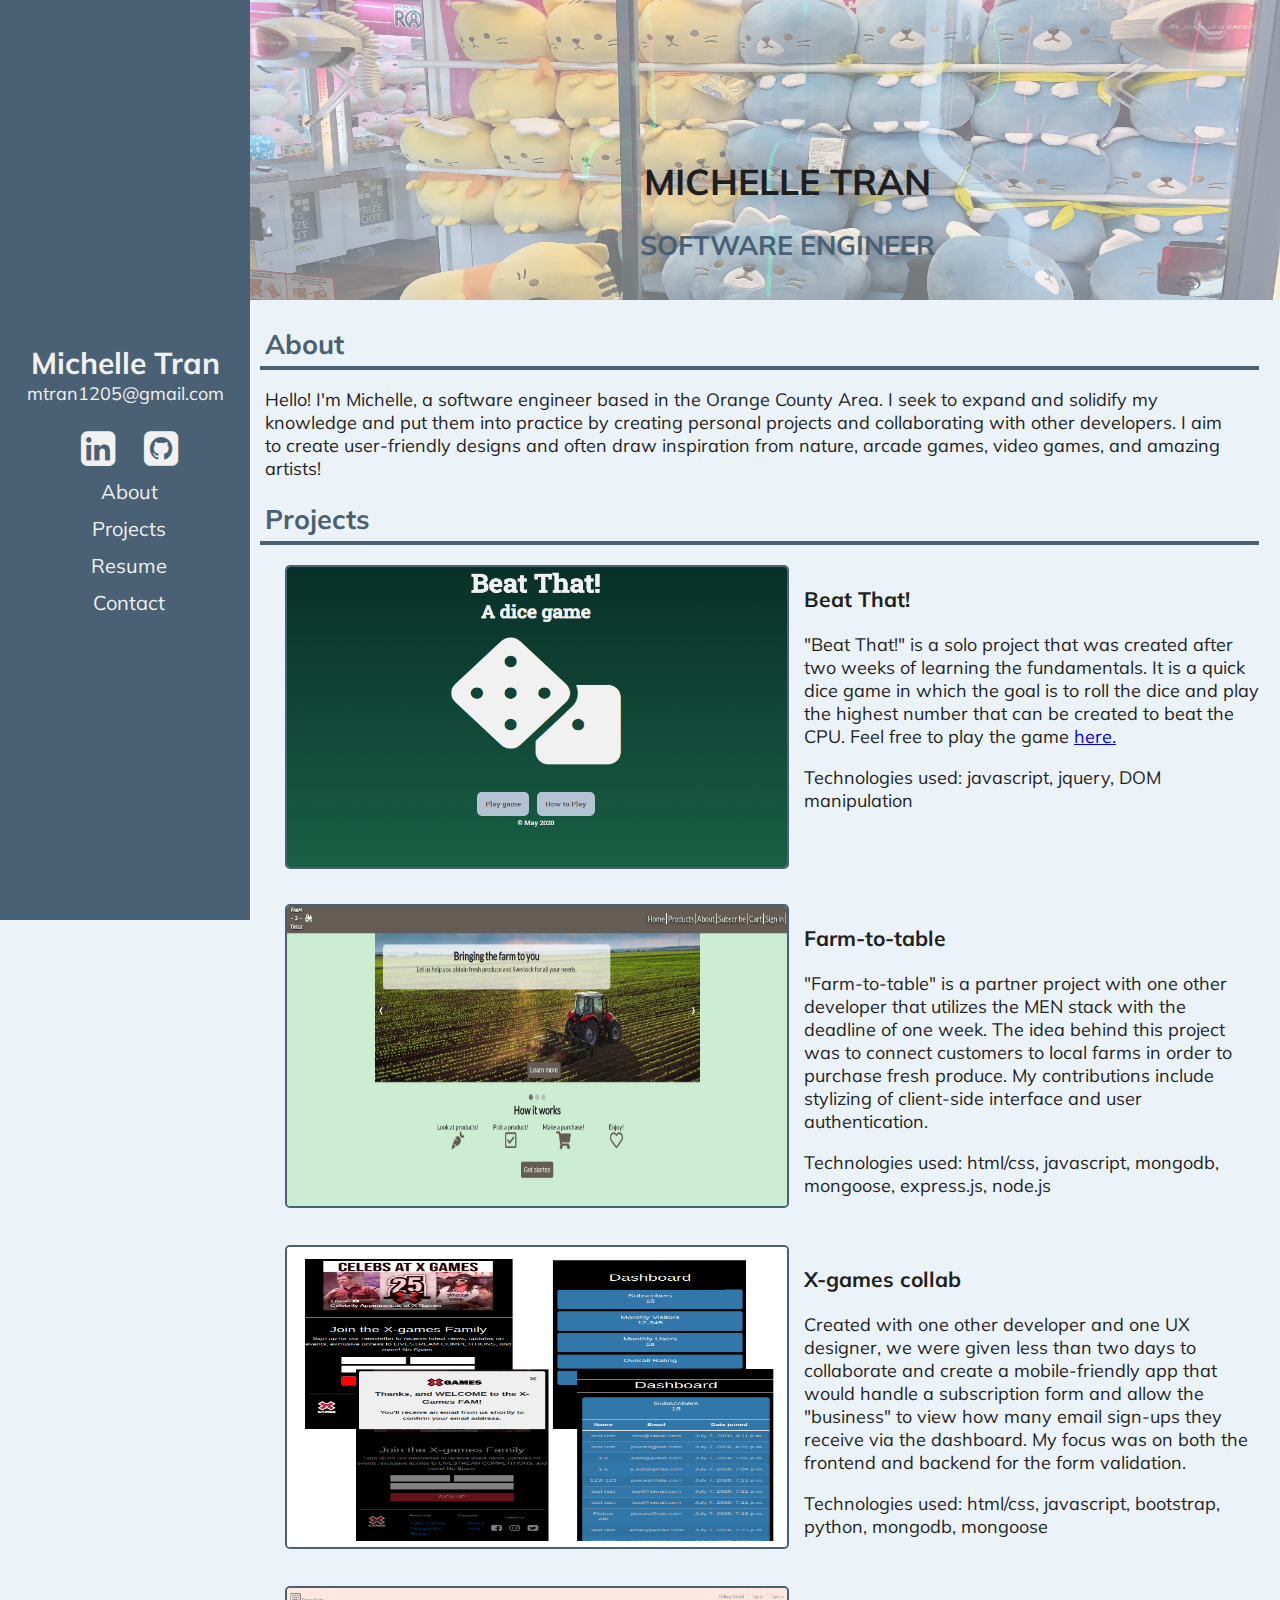
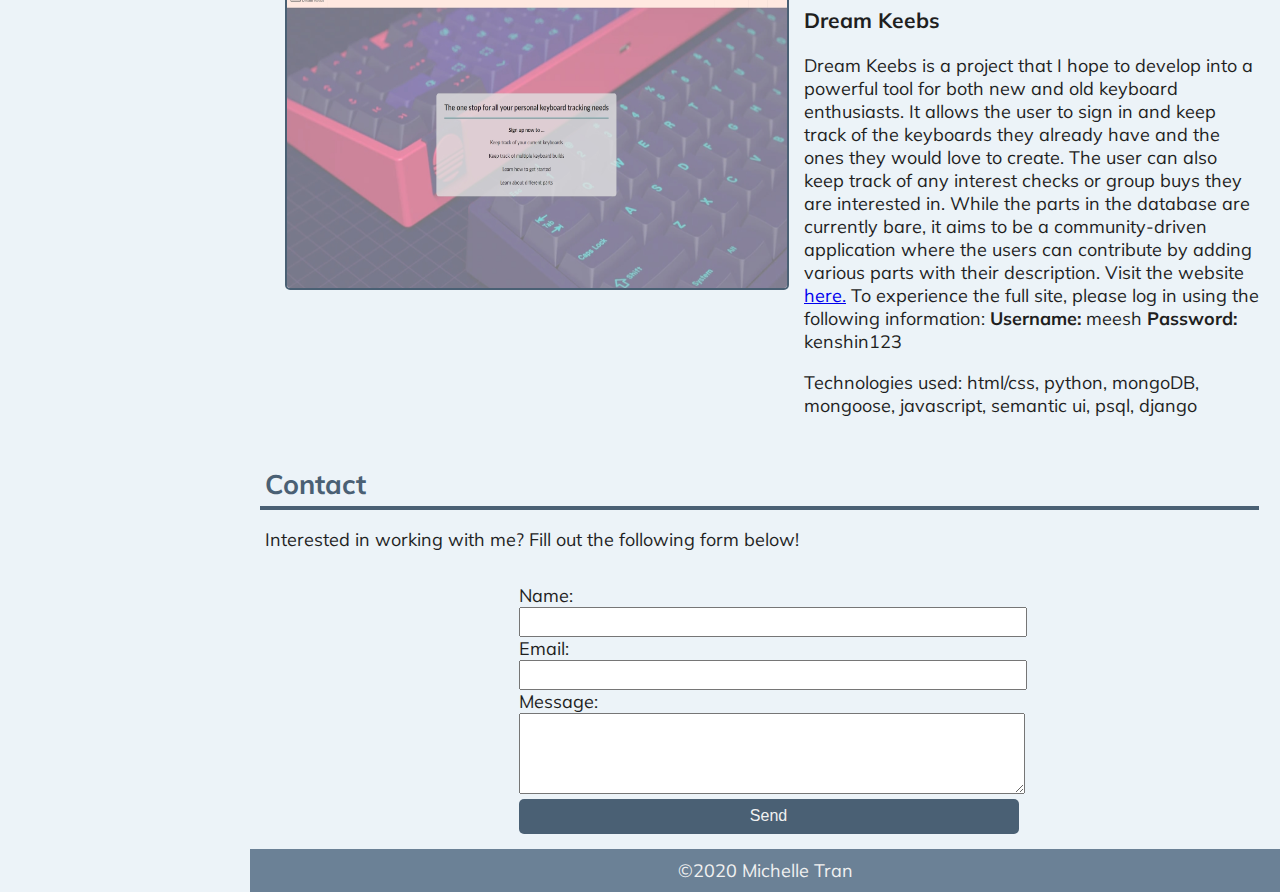
==== index.html @ 03fab6aa "Update index.html" ====
<!DOCTYPE html>
<html lang="en">

<head>
  <meta charset="UTF-8">
  <meta name="viewport" content="width=device-width, initial-scale=1.0">
  <link rel="stylesheet" href="./public/style.css">
  <link href="https://fonts.googleapis.com/css2?family=Mulish:wght@200;300;400&display=swap" rel="stylesheet">
  <link rel="stylesheet" href="https://cdnjs.cloudflare.com/ajax/libs/font-awesome/4.7.0/css/font-awesome.min.css">
  <script src="./public/app.js" defer></script>
  <title>Michelle Tran</title>
</head>

<body>
  <div class="side-nav">
    <h2>Michelle Tran</h2>
    <p class="email">mtran1205@gmail.com</p>
    <nav class="personal">
      <a href="https://www.linkedin.com/in/mich-tran" target="_blank"><i class="fa fa-linkedin-square"
          aria-hidden="true"></i></a>
      <a href="https://github.com/meeshers" target="_blank"><i class="fa fa-github-square" aria-hidden="true"></i></a>
    </nav>
    <nav class="nav">
      <a href="#about">About</a>
      <a href="#projects">Projects</a>
      <a href="resume.html">Resume</a>
      <a href="#contact">Contact</a>
    </nav>
  </div>
  <div class="image">
    <img src="./public/images/bluecat.jpg" alt="" srcset="">
    <div class="text">
      <h1>MICHELLE TRAN</h1>
      <h2>SOFTWARE ENGINEER</h2>
    </div>
  </div>
  <main>

    <div id="about">
      <h2>About</h2>
      <hr>
      <p class="about">Hello! I'm Michelle, a software engineer based in the Orange County Area. I seek to expand and solidify my knowledge and put them into practice by creating personal projects and collaborating with other developers. I aim to create user-friendly designs and often draw inspiration from nature, arcade games, video games, and amazing artists!</p>
    </div>

    <div id="projects">
      <h2>Projects</h2>
      <hr>
      <!-- beat that -->
      <div class="project-container">
        <div class="project-images">
          <img src="./public/images/beat-that/1.png" alt="" srcset="">
        </div>
        <div class="description">
          <h3>Beat That!</h3>
          <p>"Beat That!" is a solo project that was created after two weeks of learning the fundamentals. It is a quick
            dice game in which the goal is to roll the dice and play the highest number that can be created to beat the
            CPU. Feel free to play the game <a
            href="https://meeshers.github.io/beat-that/" target="_blank">here.</a></p>
          <p>Technologies used: javascript, jquery, DOM manipulation </p>
        </div>
      </div>

      <!-- farm to table -->
      <div class="project-container">
        <div class="project-images">
          <img src="./public/images/farm_to_table/home.jpg" alt="" srcset="">
        </div>
        <div class="description">
          <h3>Farm-to-table</h3>
          <p>"Farm-to-table" is a partner project with one other developer that utilizes the MEN stack with the deadline
            of one week. The idea behind this project was to connect customers to local farms in order to purchase fresh
            produce. My contributions include stylizing of client-side interface and user authentication.</p>
          <p>Technologies used: html/css, javascript, mongodb, mongoose, express.js, node.js</p>
        </div>
      </div>

      <!-- collabathon -->
      <div class="project-container">
        <div class="project-images">
          <img src="./public/images/collab/ss.png" alt="" srcset="">
        </div>
        <div class="description">
          <h3>X-games collab</h3>
          <p>Created with one other developer and one UX designer, we were given less than two days to collaborate and
            create a mobile-friendly app that would handle a subscription form and allow the "business" to view how many
            email sign-ups they receive via the dashboard. My focus was on both the frontend and backend for the form
            validation.</p>
          <p>Technologies used: html/css, javascript, bootstrap, python, mongodb, mongoose</p>
        </div>
      </div>

      <!-- keeb dreams -->
      <div class="project-container">
        <div class="project-images">
          <img src="./public/images/cute_keebs/home.jpg" alt="" srcset="">
        </div>
        <div class="description">
          <h3>Dream Keebs</h3>
          <p>Dream Keebs is a project that I hope to develop into a powerful tool for both new and old keyboard enthusiasts. It allows the user to sign in and keep track of the keyboards they already have and the ones they would love to create. The user can also keep track of any interest checks or group buys they are interested in. While the parts in the database are currently bare, it aims to be a community-driven application where the users can contribute by adding various parts with their description. Visit the website <a
            href="https://dream-keebs.herokuapp.com/" target="_blank">here.</a> To experience the full site, please log in using the following information: <b>Username:</b> meesh <b>Password:</b> kenshin123 </p>
          <p>Technologies used: html/css, python, mongoDB, mongoose, javascript, semantic ui, psql, django</p>
        </div>
      </div>
    </div>

    <div id="contact">
      <h2>Contact</h2>
      <hr>
      <p>Interested in working with me? Fill out the following form below!</p>
      <div class="contact">
        <form action="https://formspree.io/mnqglbbq" method="POST">
          <label>Name: </label> 
          <br>
          <input type="text" name="name" required>
          <br>
          <label>Email: </label>
          <br>
          <input type="email" name="_replyto" required>
          <br>
          <label>Message: </label> 
          <br>
          <textarea  type="text" name="message" required></textarea>
          <br>
          <input class="submit" type="submit" value="Send">
        </form>
      </div>
    </div>

    <div class="footer">
      &copy;2020 Michelle Tran
    </div>
  </main>
</body>

</html>
---- public/style.css ----
body {
  box-sizing: none;
  margin: 0;
  padding: 0;
  font-family: 'Mulish', sans-serif;
  color: #1f1f1f;
  background-color: #ECF3F8;
  font-size: 18px;
}

.side-nav {
  height: 100%;
  width: 250px;
  position: fixed;
  z-index: 1;
  top: 0;
  left: 0;
  background-color: #4A6074;
  overflow-x: hidden;
  padding-top: 20px;
  text-align: center;
  color: #f1f1f1;
  display: flex;
  flex-direction: column;
  align-items: center;
  justify-content: center;
}

.side-nav h2 {
  color: #f1f1f1;
  font-size: 30px;
}

.side-nav a {
  padding: 6px 8px 6px 16px;
  text-decoration: none;
  color: #f1f1f1;
  display: block;
  font-size: 20px;
}

.side-nav a:hover {
  color: #747475;
}

main {
  margin-left: 250px;
  padding-left: 15px;
}

i {
  color: #f1f1f1;
}

.personal a{
  display: inline;
  font-size: 40px;
}

.image {
  margin-left: 250px;
  padding: -15px;
}

.text {
  position: absolute;
  top: 15%;
  left: 50%;
  text-align: center;
}

.image img {
  width: 100%;
  height: 300px;
  opacity: 0.5;
}

hr {
  border: 2px solid #4A6074;
  width: 98%;
  margin: -18px 0 0 -5px;
}

h2 {
  color: #4A6074;
}

.project-container {
  display: flex;
  padding: 10px;
  margin: 10px;
}

.project-images img {
  width: 500px;
  height: 300px;
  border: 2px solid #4A6074;
  border-radius: 5px;
}

.description {
  padding-left: 15px;
}

.email {
  margin-top: -25px;
}

.footer {
  text-align: center;
  background-color: #6b8196;
  margin-left: -15px;
  color: #f1f1f1;
  padding: 10px;
}

.about {
  width: 96%;
}

.contact {
  display: flex;
  align-content: center;
  justify-content: center;
}

form {
  padding: 10px;
  margin: 5px;
}

form input {
  width: 500px;
  height: 24px;
}

form textarea {
  width: 500px;
  height: 75px;
}

.submit {
  background-color: #4A6074;
  height: 35px;
  color: #f1f1f1;
  border: none;
  border-radius: 5px;
  font-size: 16px;
}

.exp {
  float: right;
}
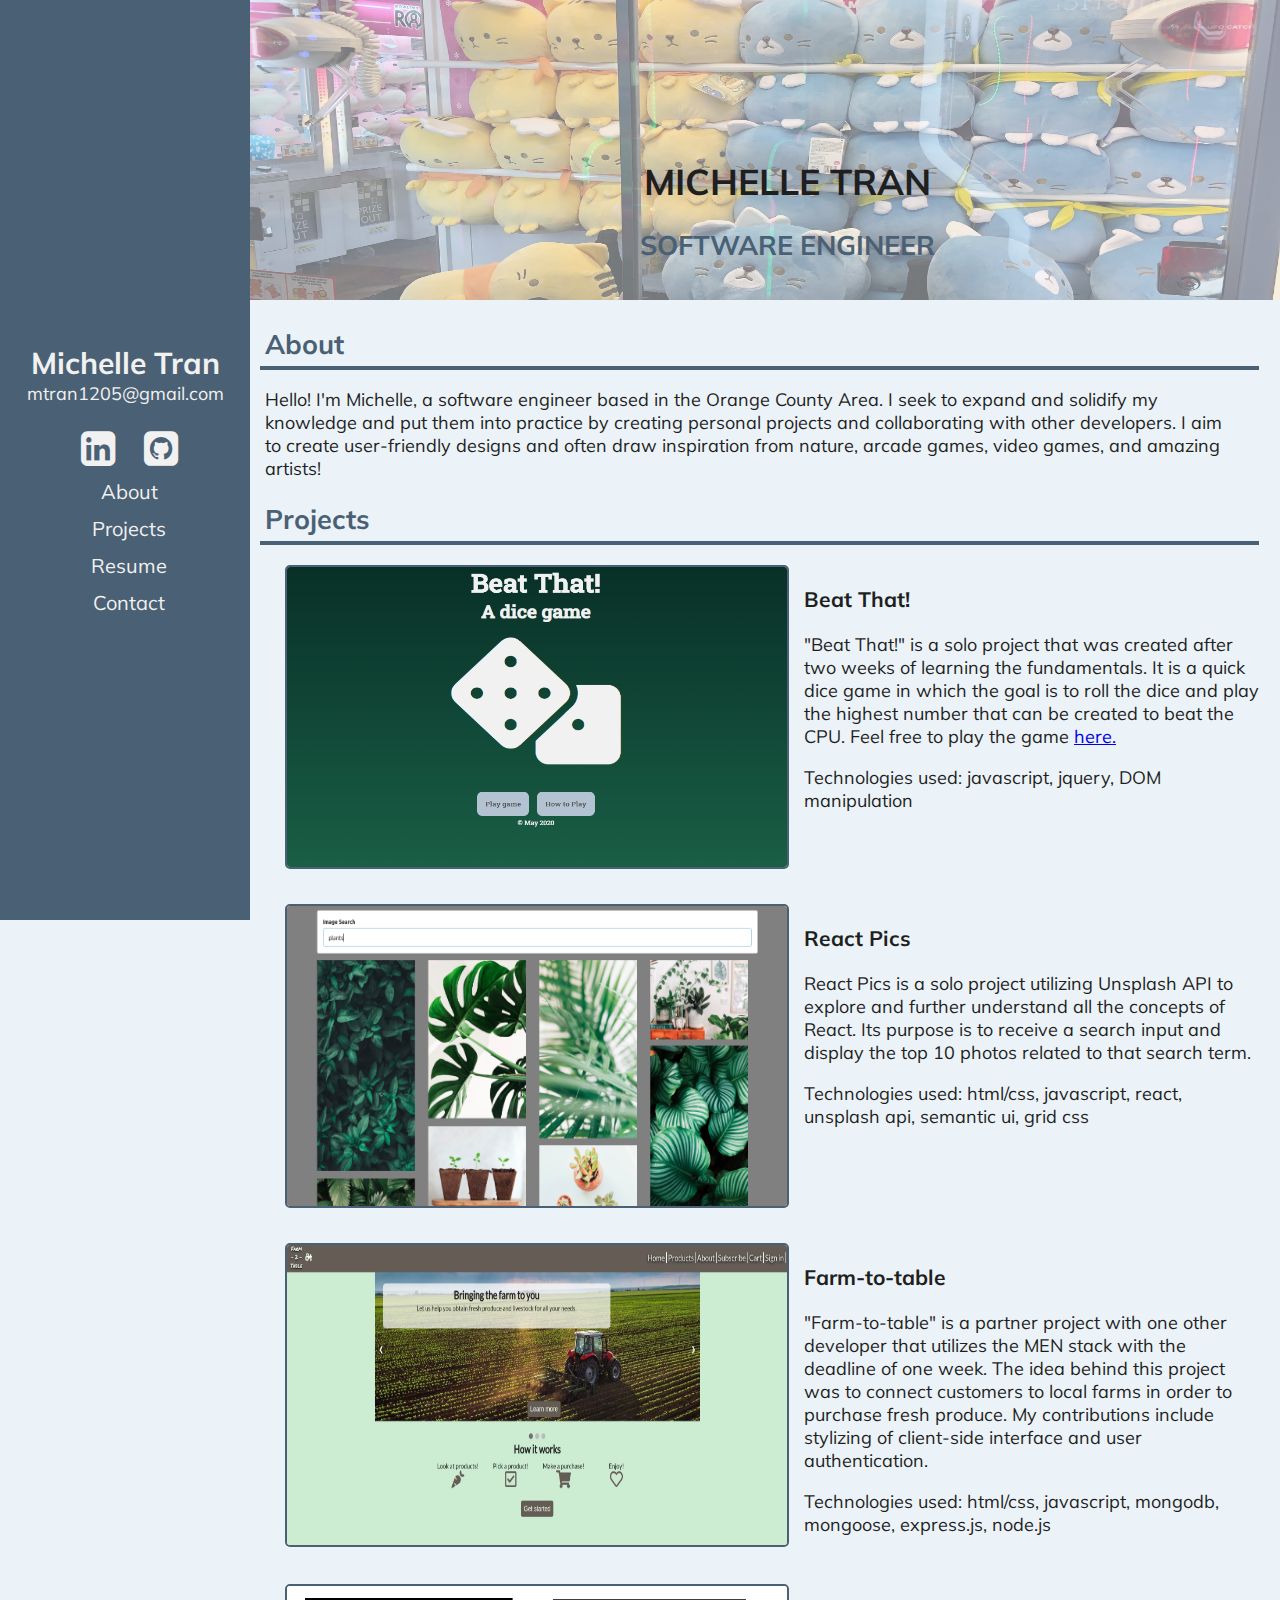
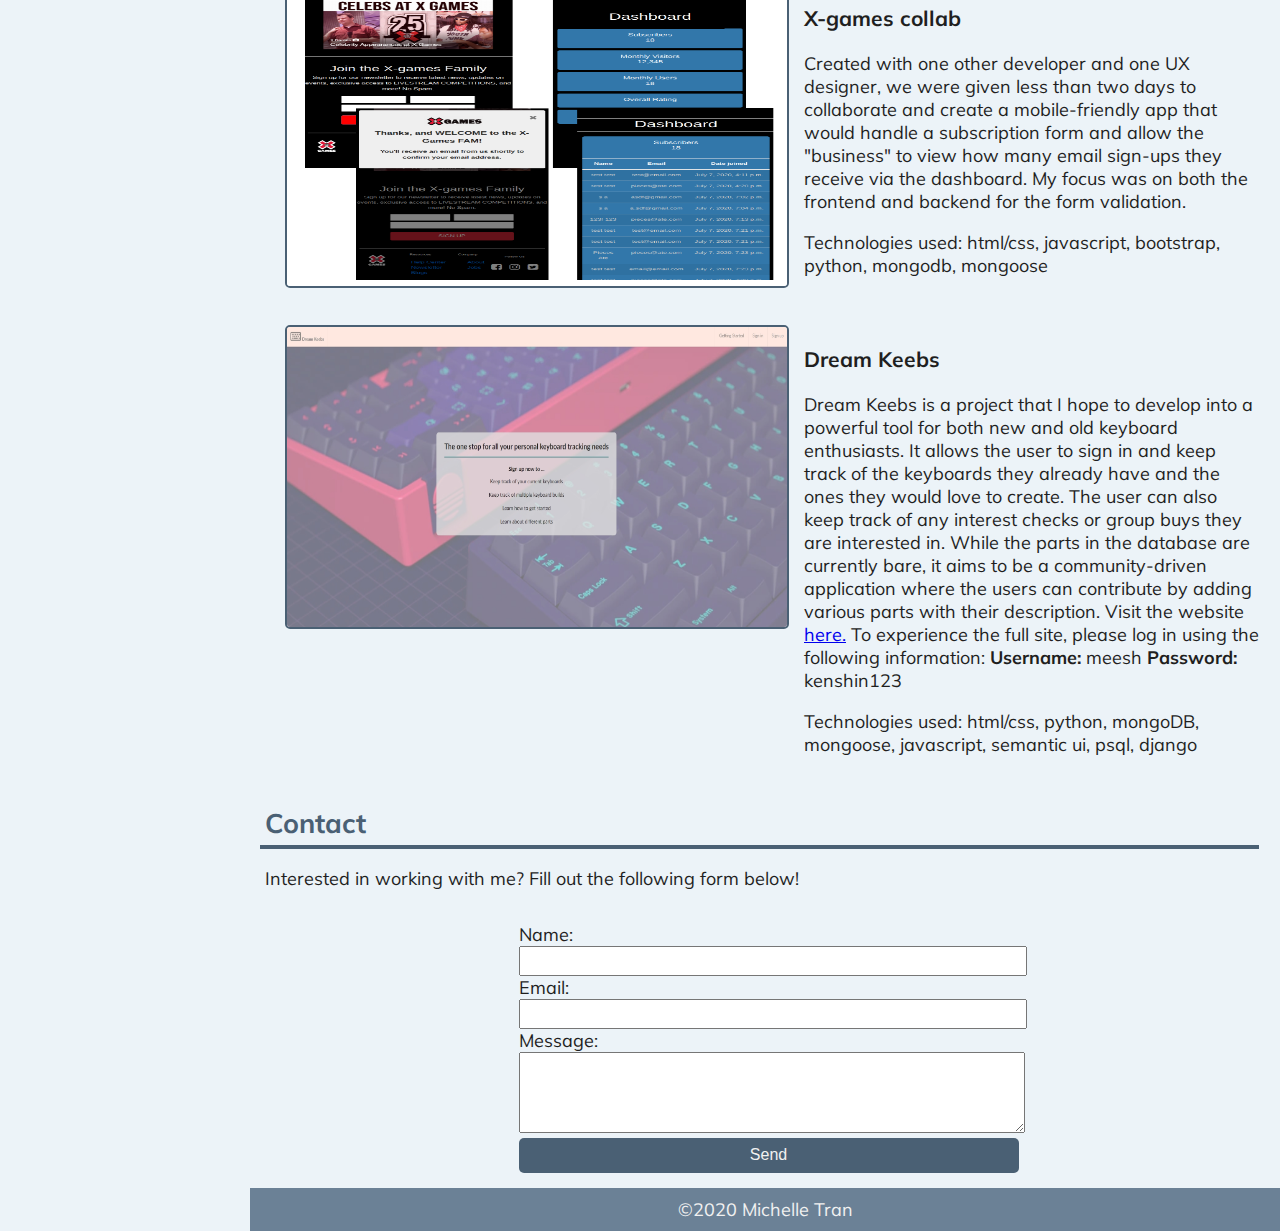
==== commit a685bcdf: "adds react-pics to projects" ====
--- a/index.html
+++ b/index.html
@@ -57,6 +57,18 @@
             CPU. Feel free to play the game <a
             href="https://meeshers.github.io/beat-that/" target="_blank">here.</a></p>
           <p>Technologies used: javascript, jquery, DOM manipulation </p>
+        </div>
+      </div>
+
+      <!-- React Pics -->
+      <div class="project-container">
+        <div class="project-images">
+          <img src="./public/images/react-pics.png" alt="" srcset="">
+        </div>
+        <div class="description">
+          <h3>React Pics</h3>
+          <p>React Pics is a solo project utilizing Unsplash API to explore and further understand all the concepts of React.  Its purpose is to receive a search input and display the top 10 photos related to that search term. </p>
+          <p>Technologies used: html/css, javascript, react, unsplash api, semantic ui, grid css</p>
         </div>
       </div>
 
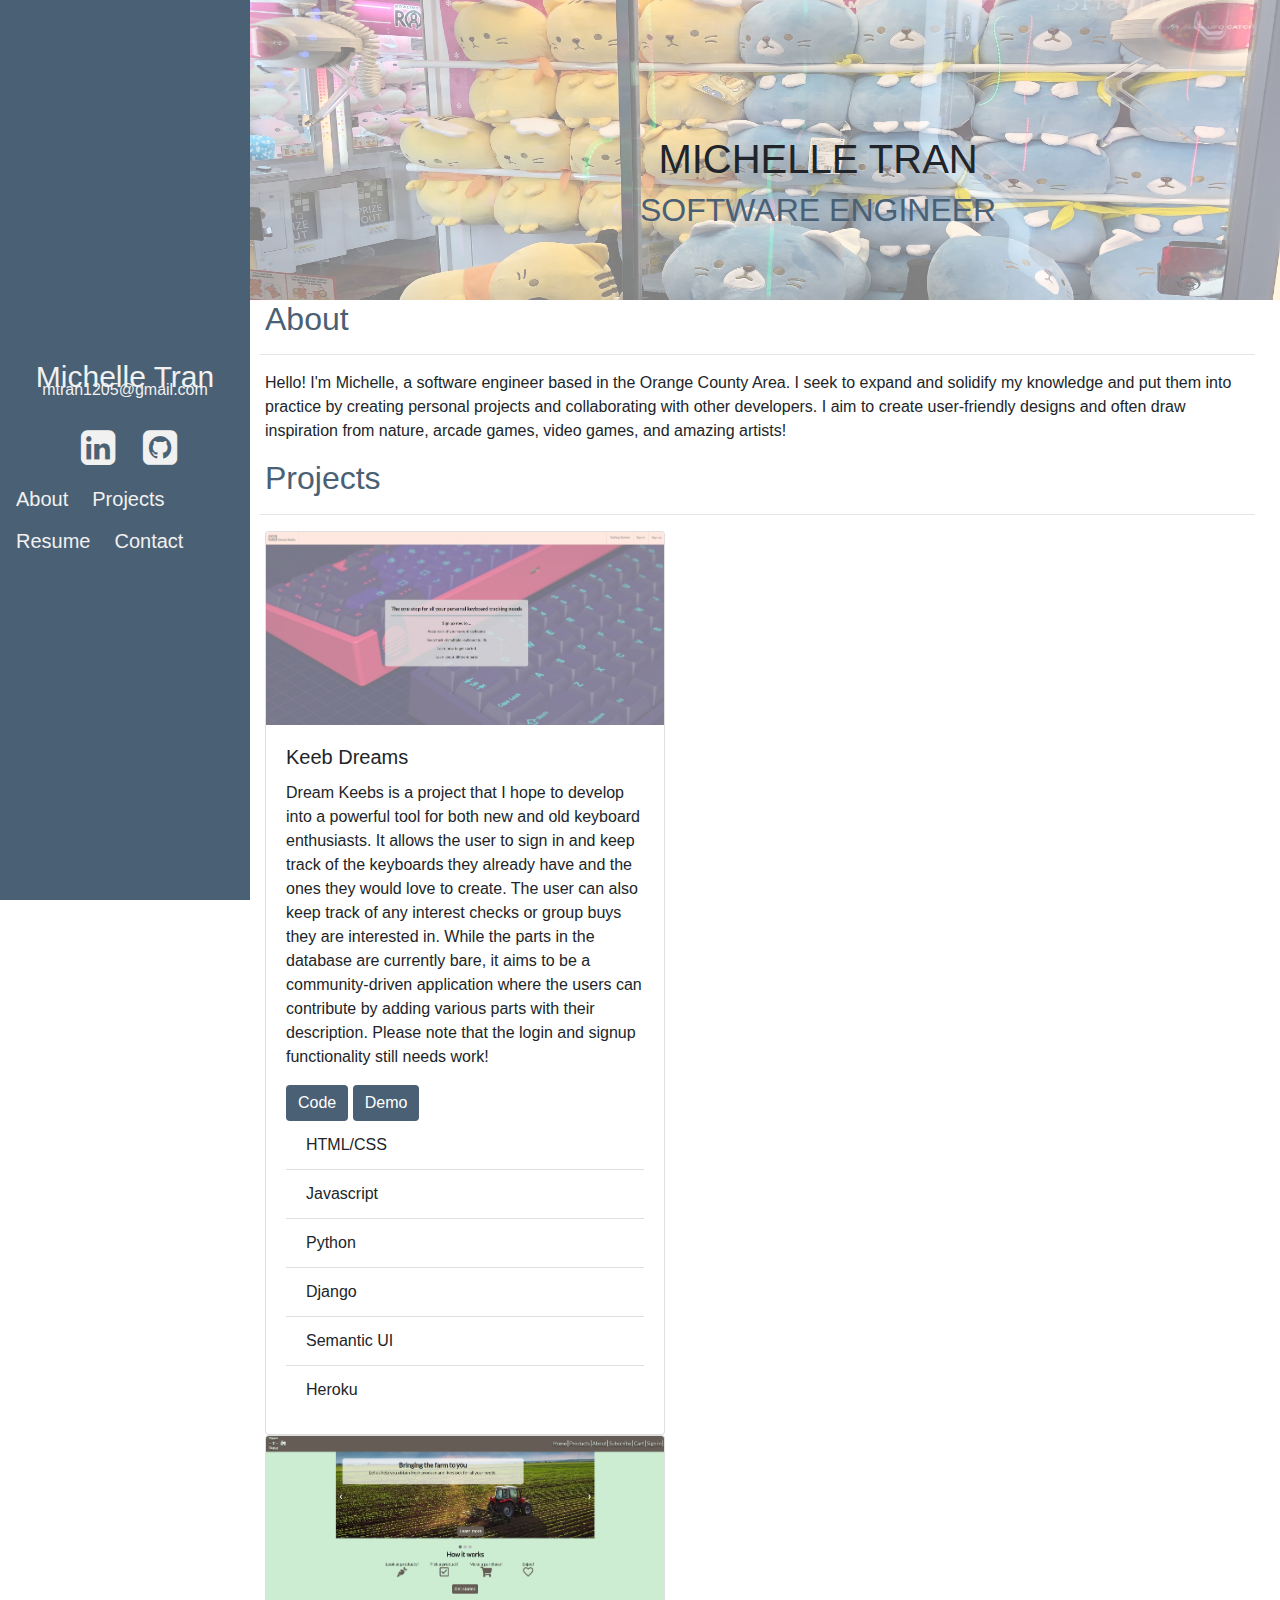
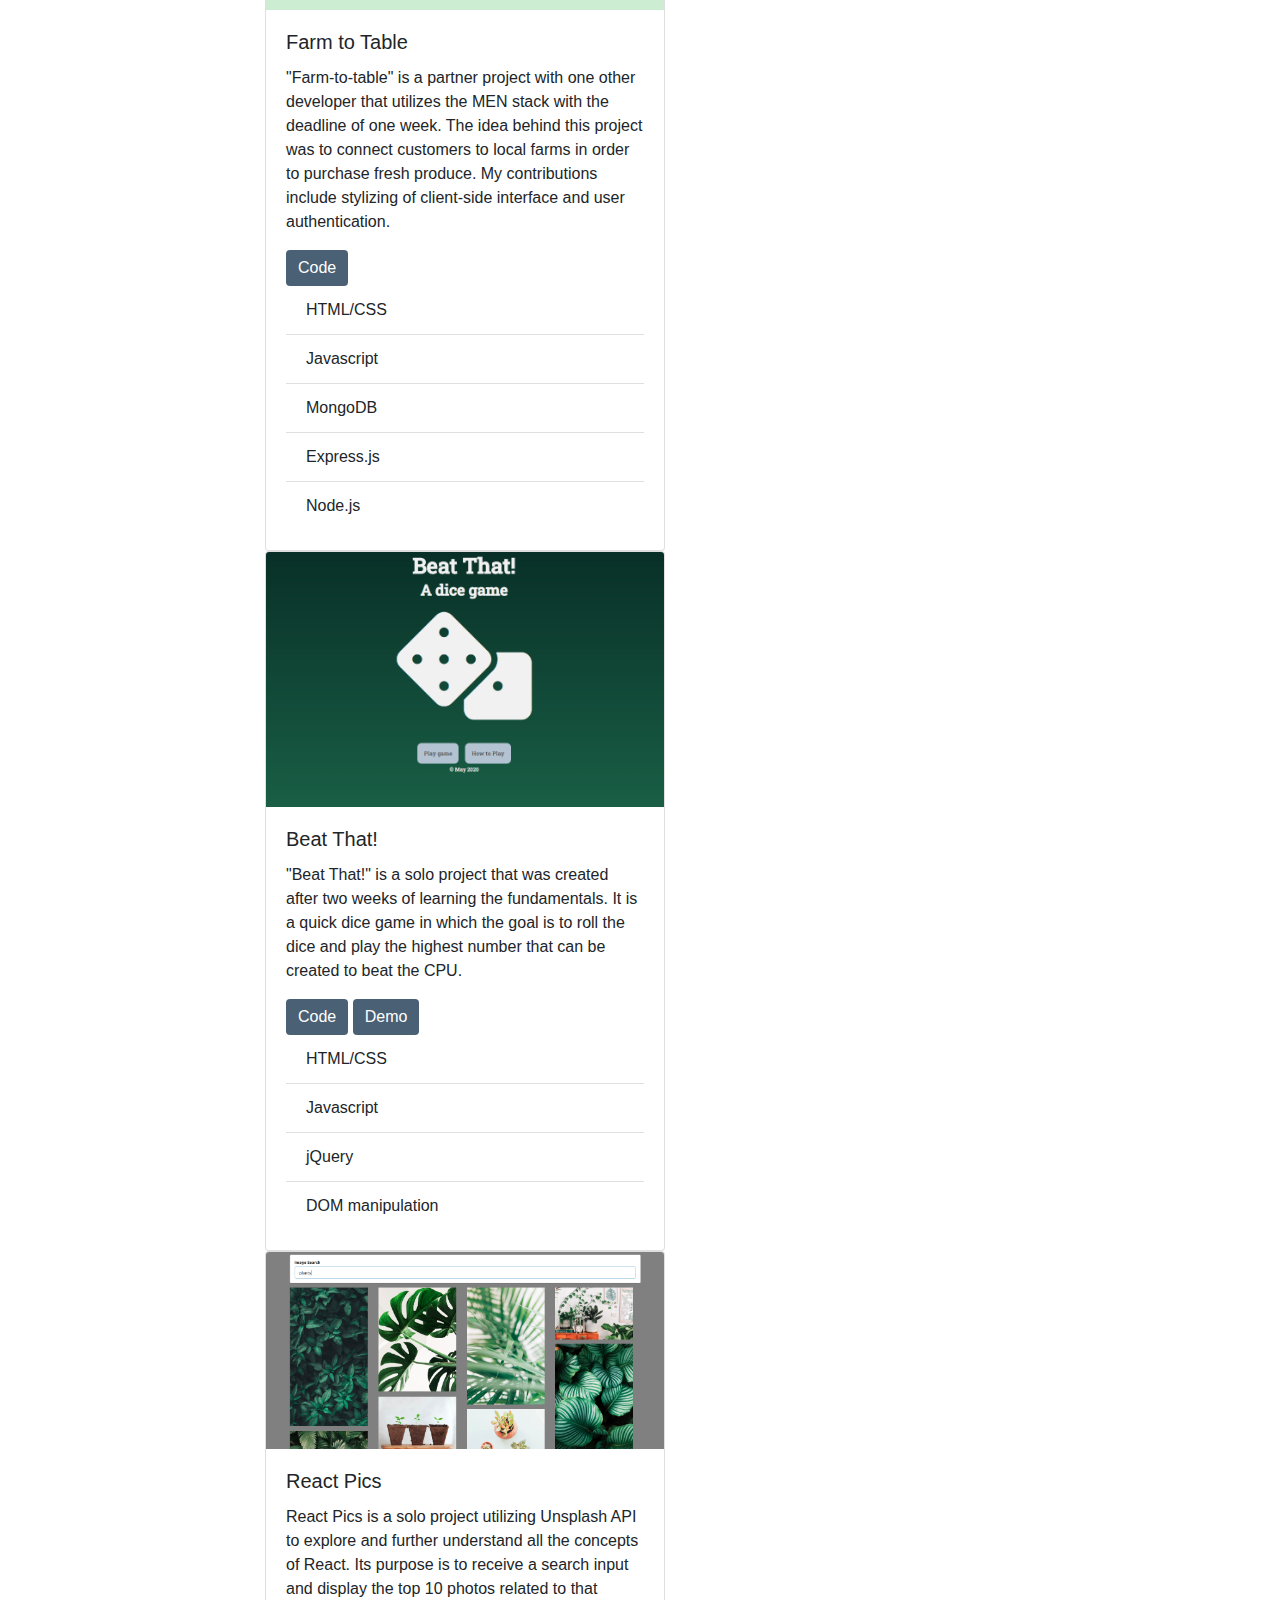
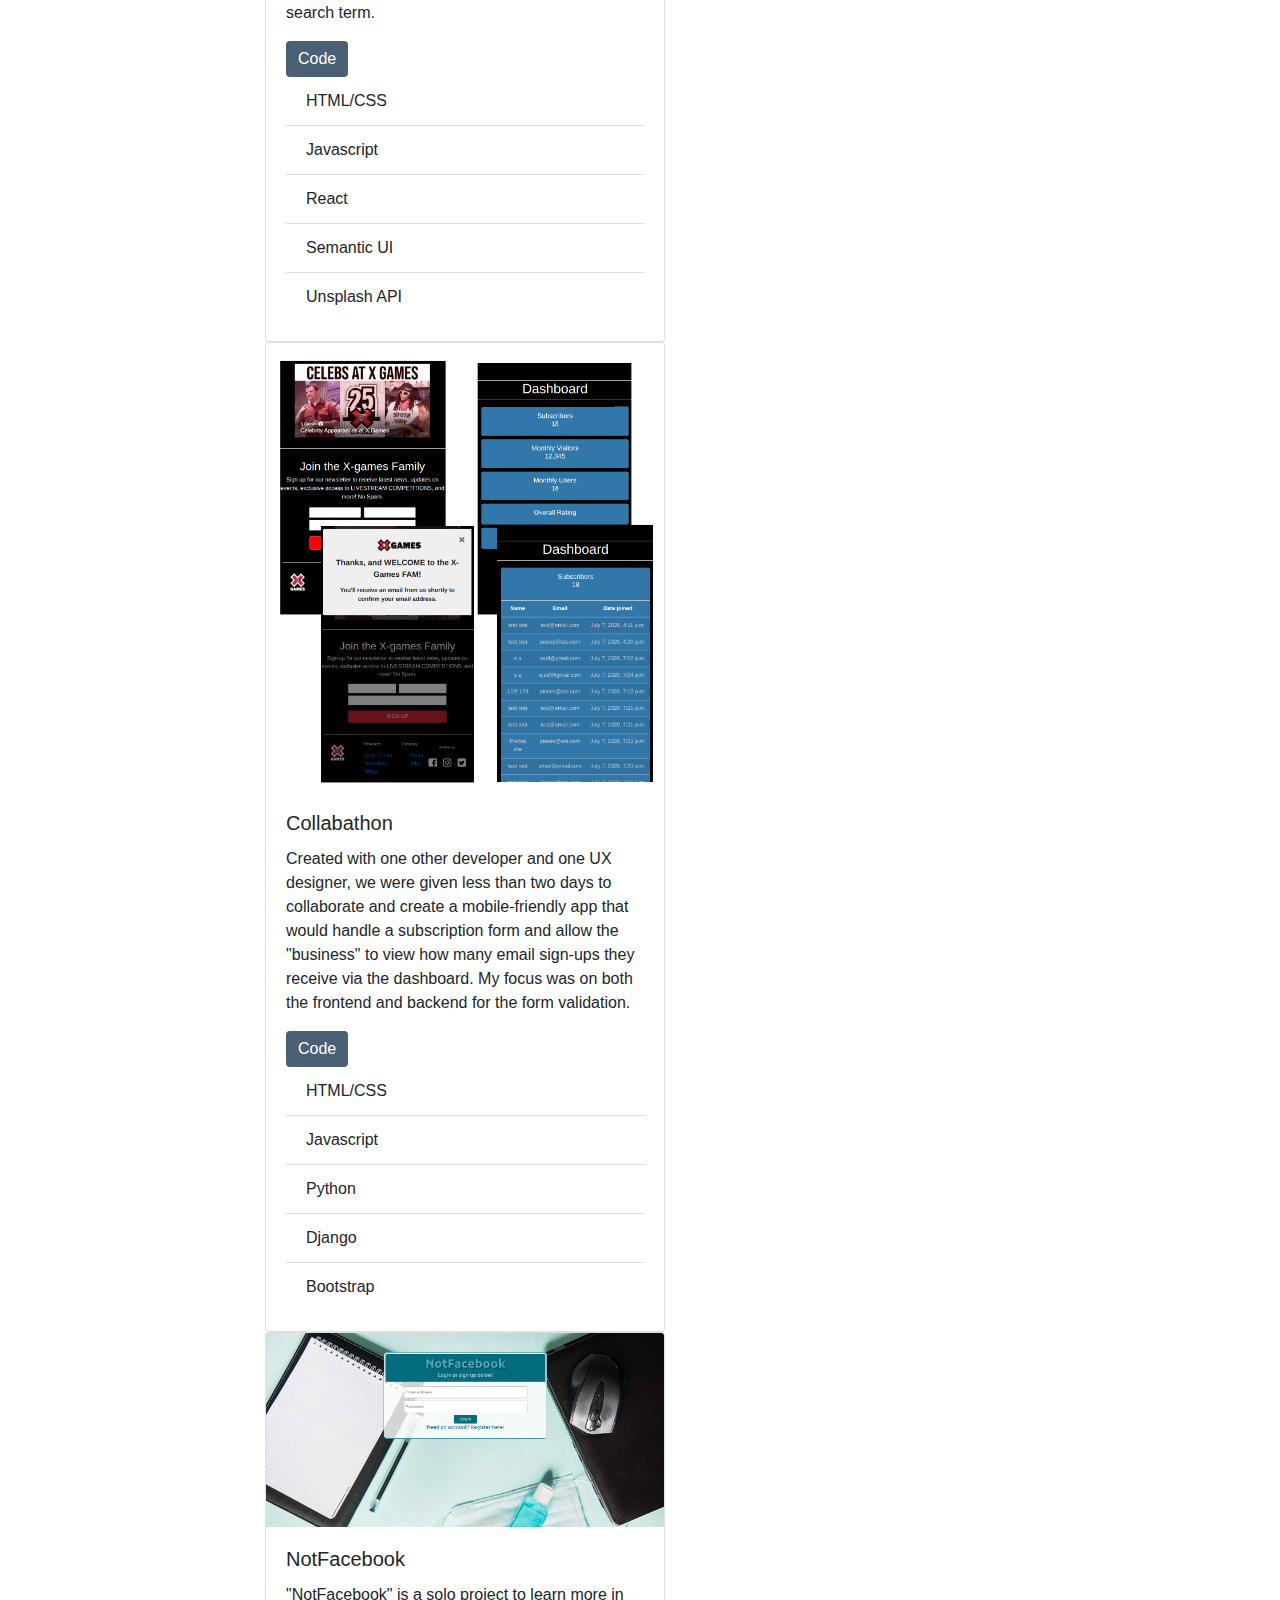
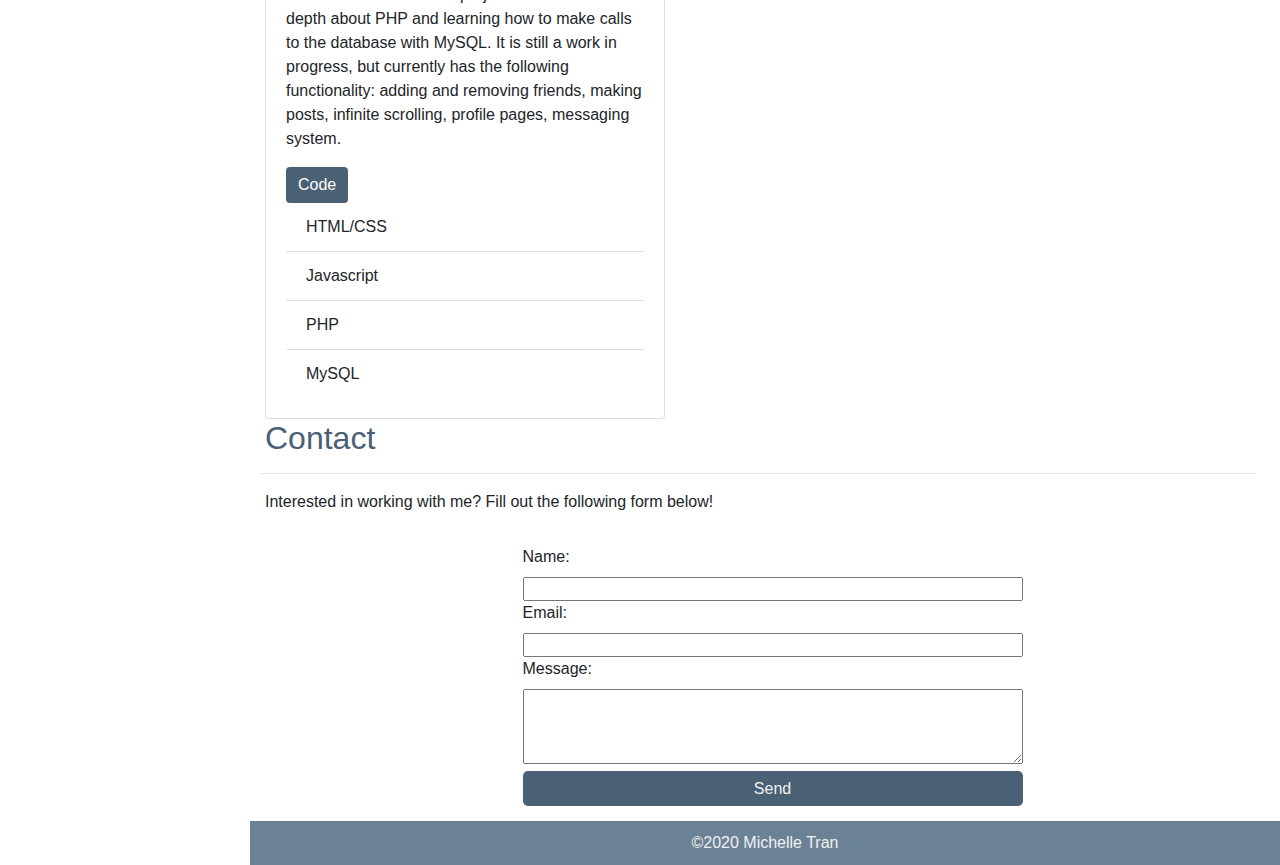
==== commit d2c02583: "adds bootstrap" ====
--- a/index.html
+++ b/index.html
@@ -7,6 +7,14 @@
   <link rel="stylesheet" href="./public/style.css">
   <link href="https://fonts.googleapis.com/css2?family=Mulish:wght@200;300;400&display=swap" rel="stylesheet">
   <link rel="stylesheet" href="https://cdnjs.cloudflare.com/ajax/libs/font-awesome/4.7.0/css/font-awesome.min.css">
+
+  <link rel="stylesheet" href="https://stackpath.bootstrapcdn.com/bootstrap/4.5.2/css/bootstrap.min.css"
+    integrity="sha384-JcKb8q3iqJ61gNV9KGb8thSsNjpSL0n8PARn9HuZOnIxN0hoP+VmmDGMN5t9UJ0Z" crossorigin="anonymous">
+
+  <script src="https://stackpath.bootstrapcdn.com/bootstrap/4.5.2/js/bootstrap.min.js"
+    integrity="sha384-B4gt1jrGC7Jh4AgTPSdUtOBvfO8shuf57BaghqFfPlYxofvL8/KUEfYiJOMMV+rV"
+    crossorigin="anonymous"></script>
+
   <script src="./public/app.js" defer></script>
   <title>Michelle Tran</title>
 </head>
@@ -39,80 +47,165 @@
     <div id="about">
       <h2>About</h2>
       <hr>
-      <p class="about">Hello! I'm Michelle, a software engineer based in the Orange County Area. I seek to expand and solidify my knowledge and put them into practice by creating personal projects and collaborating with other developers. I aim to create user-friendly designs and often draw inspiration from nature, arcade games, video games, and amazing artists!</p>
-    </div>
-
-    <div id="projects">
+      <p class="about">Hello! I'm Michelle, a software engineer based in the Orange County Area. I seek to expand and
+        solidify my knowledge and put them into practice by creating personal projects and collaborating with other
+        developers. I aim to create user-friendly designs and often draw inspiration from nature, arcade games, video
+        games, and amazing artists!</p>
+    </div>
+
+
+    <div id="projects container">
       <h2>Projects</h2>
       <hr>
-      <!-- beat that -->
-      <div class="project-container">
-        <div class="project-images">
-          <img src="./public/images/beat-that/1.png" alt="" srcset="">
-        </div>
-        <div class="description">
-          <h3>Beat That!</h3>
-          <p>"Beat That!" is a solo project that was created after two weeks of learning the fundamentals. It is a quick
-            dice game in which the goal is to roll the dice and play the highest number that can be created to beat the
-            CPU. Feel free to play the game <a
-            href="https://meeshers.github.io/beat-that/" target="_blank">here.</a></p>
-          <p>Technologies used: javascript, jquery, DOM manipulation </p>
-        </div>
-      </div>
-
-      <!-- React Pics -->
-      <div class="project-container">
-        <div class="project-images">
-          <img src="./public/images/react-pics.png" alt="" srcset="">
-        </div>
-        <div class="description">
-          <h3>React Pics</h3>
-          <p>React Pics is a solo project utilizing Unsplash API to explore and further understand all the concepts of React.  Its purpose is to receive a search input and display the top 10 photos related to that search term. </p>
-          <p>Technologies used: html/css, javascript, react, unsplash api, semantic ui, grid css</p>
-        </div>
-      </div>
-
-      <!-- farm to table -->
-      <div class="project-container">
-        <div class="project-images">
-          <img src="./public/images/farm_to_table/home.jpg" alt="" srcset="">
-        </div>
-        <div class="description">
-          <h3>Farm-to-table</h3>
-          <p>"Farm-to-table" is a partner project with one other developer that utilizes the MEN stack with the deadline
+
+      <!-- Keeb Dreams -->
+      <div class="card" style="width: 25rem;">
+        <img src="./public/images/cute_keebs/home.jpg" class="card-img-top" alt="...">
+        <div class="card-body">
+          <h5 class="card-title">Keeb Dreams</h5>
+          <p class="card-text">Dream Keebs is a project that I hope to develop into a powerful tool for both new and old
+            keyboard
+            enthusiasts. It allows the user to sign in and keep track of the keyboards they already have and the ones
+            they
+            would love to create. The user can also keep track of any interest checks or group buys they are interested
+            in. While the parts in the database are currently bare, it aims to be a community-driven application where
+            the
+            users can contribute by adding various parts with their description. Please note that the login and signup
+            functionality still needs work!</p>
+          <a href="https://github.com/meeshers/cute_keebs" class="btn btn-primary">Code</a>
+          <a href="https://dream-keebs.herokuapp.com/" class="btn btn-primary">Demo</a>
+
+          <ul class="list-group list-group-flush">
+            <li class="list-group-item">HTML/CSS</li>
+            <li class="list-group-item">Javascript</li>
+            <li class="list-group-item">Python</li>
+            <li class="list-group-item">Django</li>
+            <li class="list-group-item">Semantic UI</li>
+            <li class="list-group-item">Heroku</li>
+          </ul>
+        </div>
+      </div>
+
+      <!-- Farm to Table -->
+      <div class="card" style="width: 25rem;">
+        <img src="./public/images/farm_to_table/home.jpg" class="card-img-top" alt="...">
+        <div class="card-body">
+          <h5 class="card-title">Farm to Table</h5>
+          <p class="card-text">"Farm-to-table" is a partner project with one other developer that utilizes the MEN stack
+            with the deadline
             of one week. The idea behind this project was to connect customers to local farms in order to purchase fresh
             produce. My contributions include stylizing of client-side interface and user authentication.</p>
-          <p>Technologies used: html/css, javascript, mongodb, mongoose, express.js, node.js</p>
-        </div>
-      </div>
-
-      <!-- collabathon -->
-      <div class="project-container">
-        <div class="project-images">
-          <img src="./public/images/collab/ss.png" alt="" srcset="">
-        </div>
-        <div class="description">
-          <h3>X-games collab</h3>
-          <p>Created with one other developer and one UX designer, we were given less than two days to collaborate and
+          <a href="https://github.com/meeshers/farm-to-table" class="btn btn-primary">Code</a>
+
+          <ul class="list-group list-group-flush">
+            <li class="list-group-item">HTML/CSS</li>
+            <li class="list-group-item">Javascript</li>
+            <li class="list-group-item">MongoDB</li>
+            <li class="list-group-item">Express.js</li>
+            <li class="list-group-item">Node.js</li>
+          </ul>
+        </div>
+      </div>
+
+      <!-- Beat that! -->
+      <div class="card" style="width: 25rem;">
+        <img src="./public/images/beat-that/1.png" class="card-img-top" alt="...">
+        <div class="card-body">
+          <h5 class="card-title">Beat That!</h5>
+          <p class="card-text">"Beat That!" is a solo project that was created after two weeks of learning the
+            fundamentals. It is a quick
+            dice game in which the goal is to roll the dice and play the highest number that can be created to beat the
+            CPU.</p>
+          <a href="https://github.com/meeshers/beat-that" class="btn btn-primary">Code</a>
+          <a href="https://meeshers.github.io/beat-that/" class="btn btn-primary">Demo</a>
+
+          <ul class="list-group list-group-flush">
+            <li class="list-group-item">HTML/CSS</li>
+            <li class="list-group-item">Javascript</li>
+            <li class="list-group-item">jQuery</li>
+            <li class="list-group-item">DOM manipulation</li>
+          </ul>
+        </div>
+      </div>
+
+      <!-- React Pics -->
+      <div class="card" style="width: 25rem;">
+        <img src="./public/images/react-pics.png" class="card-img-top" alt="...">
+        <div class="card-body">
+          <h5 class="card-title">React Pics</h5>
+          <p class="card-text">React Pics is a solo project utilizing Unsplash API to explore and further understand all
+            the concepts of React. Its purpose is to receive a search input and display the top 10 photos related to
+            that search term.</p>
+          <a href="https://github.com/meeshers/react-pics" class="btn btn-primary">Code</a>
+
+          <ul class="list-group list-group-flush">
+            <li class="list-group-item">HTML/CSS</li>
+            <li class="list-group-item">Javascript</li>
+            <li class="list-group-item">React</li>
+            <li class="list-group-item">Semantic UI</li>
+            <li class="list-group-item">Unsplash API</li>
+          </ul>
+        </div>
+      </div>
+
+      <!-- Collabathon -->
+      <div class="card" style="width: 25rem;">
+        <img src="./public/images/collab/ss.png" class="card-img-top" alt="...">
+        <div class="card-body">
+          <h5 class="card-title">Collabathon</h5>
+          <p class="card-text">Created with one other developer and one UX designer, we were given less than two days to
+            collaborate and
             create a mobile-friendly app that would handle a subscription form and allow the "business" to view how many
             email sign-ups they receive via the dashboard. My focus was on both the frontend and backend for the form
             validation.</p>
-          <p>Technologies used: html/css, javascript, bootstrap, python, mongodb, mongoose</p>
-        </div>
-      </div>
-
-      <!-- keeb dreams -->
-      <div class="project-container">
-        <div class="project-images">
-          <img src="./public/images/cute_keebs/home.jpg" alt="" srcset="">
-        </div>
-        <div class="description">
-          <h3>Dream Keebs</h3>
-          <p>Dream Keebs is a project that I hope to develop into a powerful tool for both new and old keyboard enthusiasts. It allows the user to sign in and keep track of the keyboards they already have and the ones they would love to create. The user can also keep track of any interest checks or group buys they are interested in. While the parts in the database are currently bare, it aims to be a community-driven application where the users can contribute by adding various parts with their description. Visit the website <a
-            href="https://dream-keebs.herokuapp.com/" target="_blank">here.</a> To experience the full site, please log in using the following information: <b>Username:</b> meesh <b>Password:</b> kenshin123 </p>
-          <p>Technologies used: html/css, python, mongoDB, mongoose, javascript, semantic ui, psql, django</p>
-        </div>
-      </div>
+          <a href="https://github.com/meeshers/collabathon-ux" class="btn btn-primary">Code</a>
+
+          <ul class="list-group list-group-flush">
+            <li class="list-group-item">HTML/CSS</li>
+            <li class="list-group-item">Javascript</li>
+            <li class="list-group-item">Python</li>
+            <li class="list-group-item">Django</li>
+            <li class="list-group-item">Bootstrap</li>
+          </ul>
+        </div>
+      </div>
+
+      <!-- NotFacebook -->
+      <div class="card" style="width: 25rem;">
+        <img src="./public/images/notfacebook/Screenshot from 2020-10-08 12-43-31.png" class="card-img-top" alt="...">
+        <div class="card-body">
+          <h5 class="card-title">NotFacebook</h5>
+          <p class="card-text">"NotFacebook" is a solo project to learn more in depth about PHP and learning how to make calls to the database with MySQL. It is still a work in progress, but currently has the following functionality: adding and removing friends, making posts, infinite scrolling, profile pages, messaging system. </p>
+          <a href="https://github.com/meeshers/php-social-media" class="btn btn-primary">Code</a>
+
+          <ul class="list-group list-group-flush">
+            <li class="list-group-item">HTML/CSS</li>
+            <li class="list-group-item">Javascript</li>
+            <li class="list-group-item">PHP</li>
+            <li class="list-group-item">MySQL</li>
+          </ul>
+        </div>
+      </div>
+
+    </div>
+
+    <!-- keeb dreams
+    <div class="project-container">
+      <div class="project-images">
+        <img src="./public/images/cute_keebs/home.jpg" alt="" srcset="">
+      </div>
+      <div class="description">
+        <h3>Dream Keebs</h3>
+        <p>Dream Keebs is a project that I hope to develop into a powerful tool for both new and old keyboard
+          enthusiasts. It allows the user to sign in and keep track of the keyboards they already have and the ones they
+          would love to create. The user can also keep track of any interest checks or group buys they are interested
+          in. While the parts in the database are currently bare, it aims to be a community-driven application where the
+          users can contribute by adding various parts with their description. Visit the website <a
+            href="https://dream-keebs.herokuapp.com/" target="_blank">here.</a> To experience the full site, please log
+          in using the following information: <b>Username:</b> meesh <b>Password:</b> kenshin123 </p>
+        <p>Technologies used: html/css, python, mongoDB, mongoose, javascript, semantic ui, psql, django</p>
+      </div>
+    </div> -->
     </div>
 
     <div id="contact">
@@ -121,7 +214,7 @@
       <p>Interested in working with me? Fill out the following form below!</p>
       <div class="contact">
         <form action="https://formspree.io/mnqglbbq" method="POST">
-          <label>Name: </label> 
+          <label>Name: </label>
           <br>
           <input type="text" name="name" required>
           <br>
@@ -129,9 +222,9 @@
           <br>
           <input type="email" name="_replyto" required>
           <br>
-          <label>Message: </label> 
-          <br>
-          <textarea  type="text" name="message" required></textarea>
+          <label>Message: </label>
+          <br>
+          <textarea type="text" name="message" required></textarea>
           <br>
           <input class="submit" type="submit" value="Send">
         </form>
@@ -144,4 +237,4 @@
   </main>
 </body>
 
-</html>
+</html>--- a/public/style.css
+++ b/public/style.css
@@ -85,7 +85,7 @@
   color: #4A6074;
 }
 
-.project-container {
+/* .project-container {
   display: flex;
   padding: 10px;
   margin: 10px;
@@ -100,7 +100,7 @@
 
 .description {
   padding-left: 15px;
-}
+} */
 
 .email {
   margin-top: -25px;
@@ -150,4 +150,9 @@
 
 .exp {
   float: right;
+}
+
+a.btn.btn-primary {
+  background-color: #4A6074;
+  border: none;
 }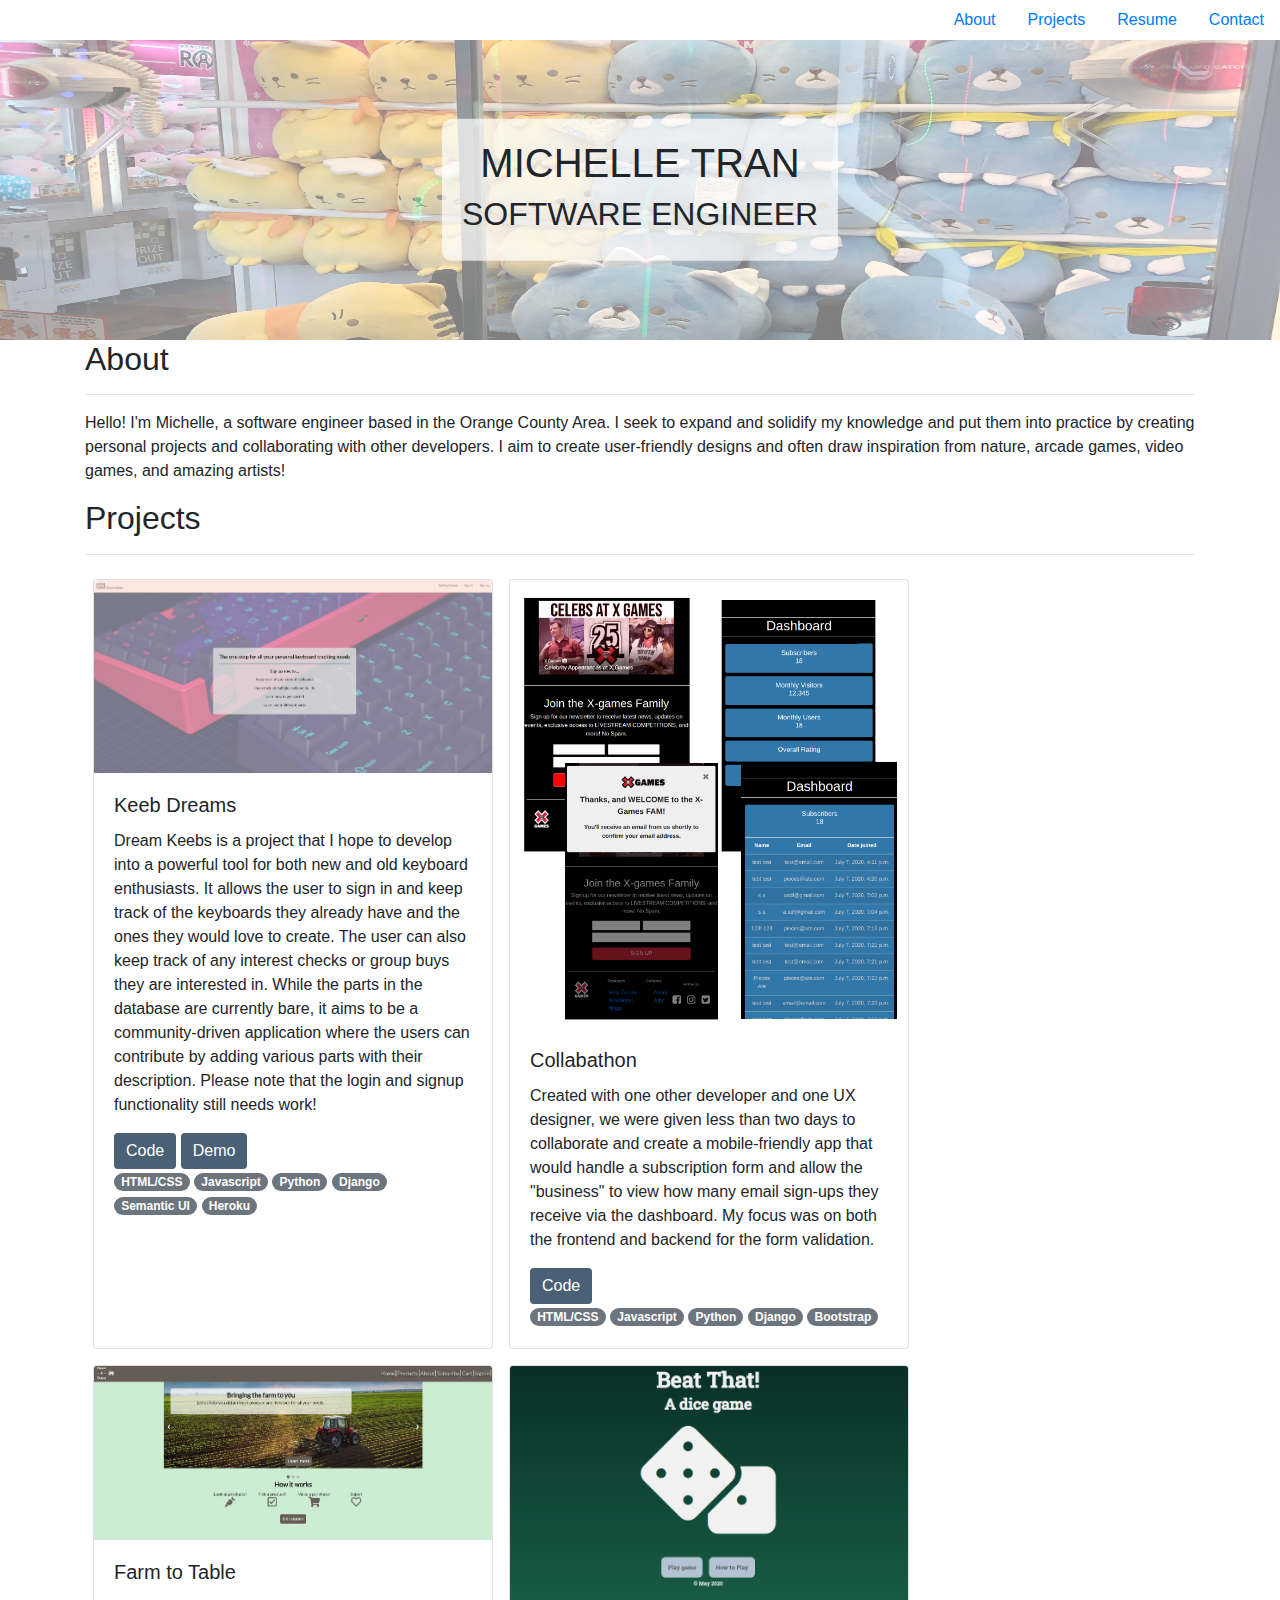
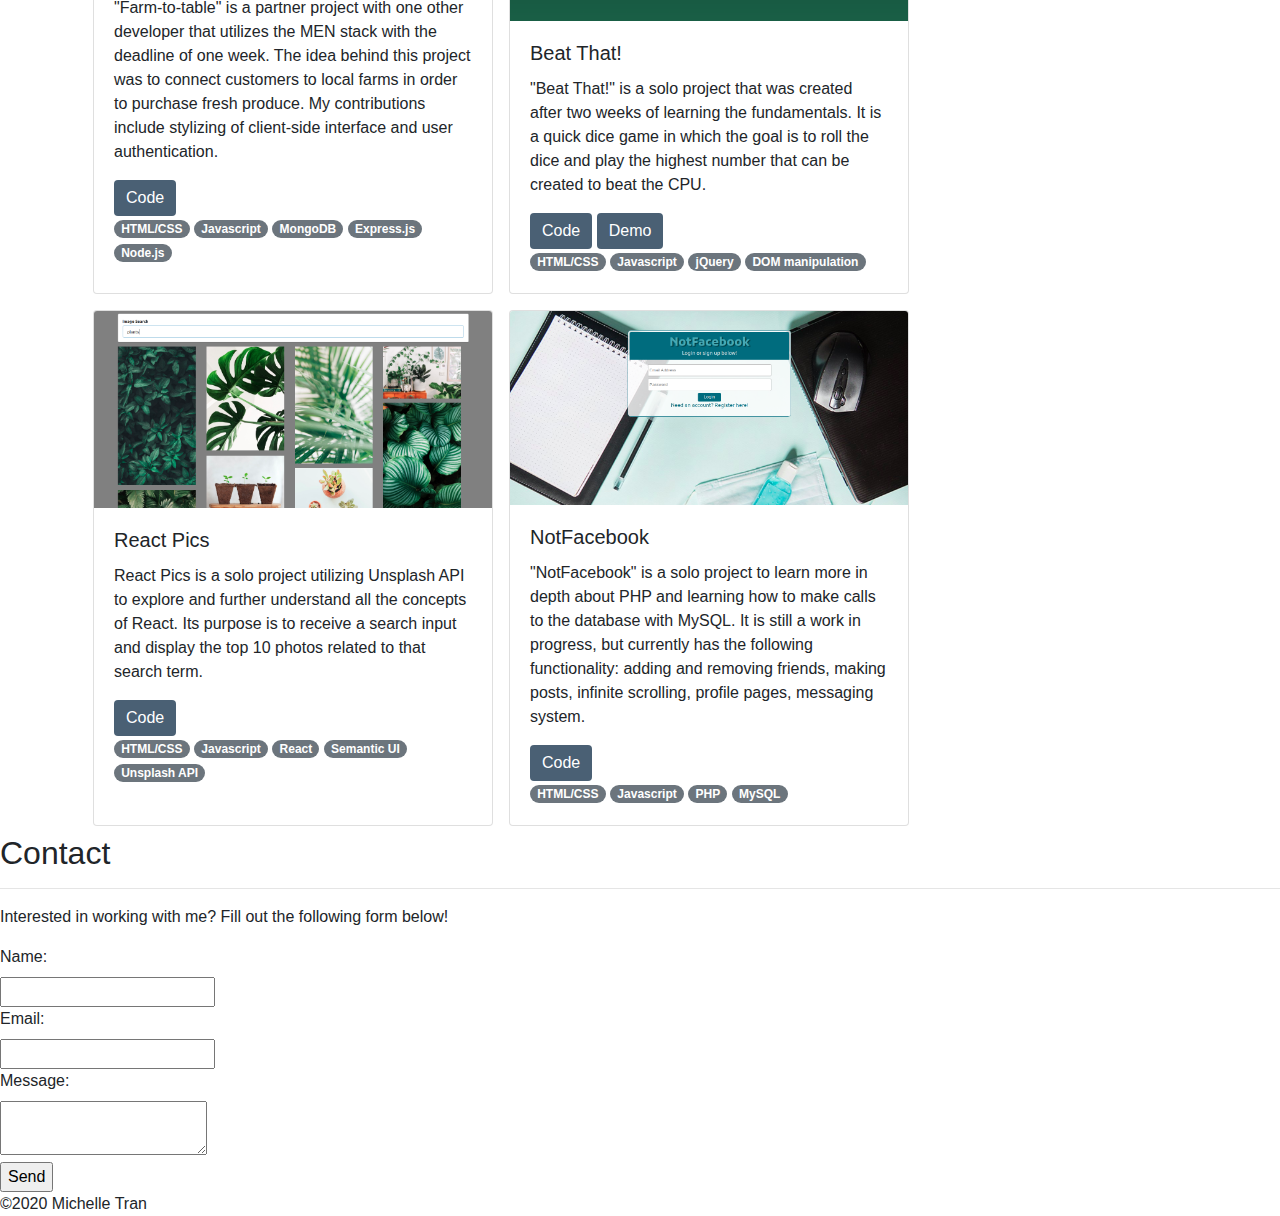
==== commit f8e05c20: "more styling" ====
--- a/index.html
+++ b/index.html
@@ -4,7 +4,8 @@
 <head>
   <meta charset="UTF-8">
   <meta name="viewport" content="width=device-width, initial-scale=1.0">
-  <link rel="stylesheet" href="./public/style.css">
+  <!-- <link rel="stylesheet" href="./public/style.css"> -->
+  <link rel="stylesheet" href="./public/styles.css">
   <link href="https://fonts.googleapis.com/css2?family=Mulish:wght@200;300;400&display=swap" rel="stylesheet">
   <link rel="stylesheet" href="https://cdnjs.cloudflare.com/ajax/libs/font-awesome/4.7.0/css/font-awesome.min.css">
 
@@ -20,7 +21,7 @@
 </head>
 
 <body>
-  <div class="side-nav">
+  <!-- <div class="side-nav">
     <h2>Michelle Tran</h2>
     <p class="email">mtran1205@gmail.com</p>
     <nav class="personal">
@@ -42,8 +43,32 @@
       <h2>SOFTWARE ENGINEER</h2>
     </div>
   </div>
-  <main>
-
+  <main> -->
+
+  <ul class="nav justify-content-end">
+    <li class="nav-item">
+      <a class="nav-link active" href="#about">About</a>
+    </li>
+    <li class="nav-item">
+      <a class="nav-link" href="#projects">Projects</a>
+    </li>
+    <li class="nav-item">
+      <a class="nav-link" href="resume.html">Resume</a>
+    </li>
+    <li class="nav-item">
+      <a class="nav-link" href="#contact">Contact</a>
+    </li>
+  </ul>
+
+  <div class="image">
+    <img src="./public/images/bluecat.jpg" alt="" srcset="">
+    <div class="text">
+      <h1>MICHELLE TRAN</h1>
+      <h2>SOFTWARE ENGINEER</h2>
+    </div>
+  </div>
+
+  <div class="container">
     <div id="about">
       <h2>About</h2>
       <hr>
@@ -53,13 +78,14 @@
         games, and amazing artists!</p>
     </div>
 
-
-    <div id="projects container">
+    <div class="title">
       <h2>Projects</h2>
       <hr>
+    </div>
+    <div id="projects">
 
       <!-- Keeb Dreams -->
-      <div class="card" style="width: 25rem;">
+      <div class="card" style="width: 25rem; ">
         <img src="./public/images/cute_keebs/home.jpg" class="card-img-top" alt="...">
         <div class="card-body">
           <h5 class="card-title">Keeb Dreams</h5>
@@ -75,14 +101,37 @@
           <a href="https://github.com/meeshers/cute_keebs" class="btn btn-primary">Code</a>
           <a href="https://dream-keebs.herokuapp.com/" class="btn btn-primary">Demo</a>
 
-          <ul class="list-group list-group-flush">
-            <li class="list-group-item">HTML/CSS</li>
-            <li class="list-group-item">Javascript</li>
-            <li class="list-group-item">Python</li>
-            <li class="list-group-item">Django</li>
-            <li class="list-group-item">Semantic UI</li>
-            <li class="list-group-item">Heroku</li>
-          </ul>
+          <div class="technologies">
+            <span class="badge badge-pill badge-secondary">HTML/CSS</span>
+            <span class="badge badge-pill badge-secondary">Javascript</span>
+            <span class="badge badge-pill badge-secondary">Python</span>
+            <span class="badge badge-pill badge-secondary">Django</span>
+            <span class="badge badge-pill badge-secondary">Semantic UI</span>
+            <span class="badge badge-pill badge-secondary">Heroku</span>
+          </div>
+        </div>
+      </div>
+
+      <!-- Collabathon -->
+      <div class="card" style="width: 25rem;">
+        <img src="./public/images/collab/ss.png" class="card-img-top" alt="...">
+        <div class="card-body">
+          <h5 class="card-title">Collabathon</h5>
+          <p class="card-text">Created with one other developer and one UX designer, we were given less than two days to
+            collaborate and
+            create a mobile-friendly app that would handle a subscription form and allow the "business" to view how many
+            email sign-ups they receive via the dashboard. My focus was on both the frontend and backend for the form
+            validation.</p>
+          <a href="https://github.com/meeshers/collabathon-ux" class="btn btn-primary">Code</a>
+
+
+          <div class="technologies">
+            <span class="badge badge-pill badge-secondary">HTML/CSS</span>
+            <span class="badge badge-pill badge-secondary">Javascript</span>
+            <span class="badge badge-pill badge-secondary">Python</span>
+            <span class="badge badge-pill badge-secondary">Django</span>
+            <span class="badge badge-pill badge-secondary">Bootstrap</span>
+          </div>
         </div>
       </div>
 
@@ -97,13 +146,13 @@
             produce. My contributions include stylizing of client-side interface and user authentication.</p>
           <a href="https://github.com/meeshers/farm-to-table" class="btn btn-primary">Code</a>
 
-          <ul class="list-group list-group-flush">
-            <li class="list-group-item">HTML/CSS</li>
-            <li class="list-group-item">Javascript</li>
-            <li class="list-group-item">MongoDB</li>
-            <li class="list-group-item">Express.js</li>
-            <li class="list-group-item">Node.js</li>
-          </ul>
+          <div class="technologies">
+            <span class="badge badge-pill badge-secondary">HTML/CSS</span>
+            <span class="badge badge-pill badge-secondary">Javascript</span>
+            <span class="badge badge-pill badge-secondary">MongoDB</span>
+            <span class="badge badge-pill badge-secondary">Express.js</span>
+            <span class="badge badge-pill badge-secondary">Node.js</span>
+          </div>
         </div>
       </div>
 
@@ -119,12 +168,12 @@
           <a href="https://github.com/meeshers/beat-that" class="btn btn-primary">Code</a>
           <a href="https://meeshers.github.io/beat-that/" class="btn btn-primary">Demo</a>
 
-          <ul class="list-group list-group-flush">
-            <li class="list-group-item">HTML/CSS</li>
-            <li class="list-group-item">Javascript</li>
-            <li class="list-group-item">jQuery</li>
-            <li class="list-group-item">DOM manipulation</li>
-          </ul>
+          <div class="technologies">
+            <span class="badge badge-pill badge-secondary">HTML/CSS</span>
+            <span class="badge badge-pill badge-secondary">Javascript</span>
+            <span class="badge badge-pill badge-secondary">jQuery</span>
+            <span class="badge badge-pill badge-secondary">DOM manipulation</span>
+          </div>
         </div>
       </div>
 
@@ -138,35 +187,14 @@
             that search term.</p>
           <a href="https://github.com/meeshers/react-pics" class="btn btn-primary">Code</a>
 
-          <ul class="list-group list-group-flush">
-            <li class="list-group-item">HTML/CSS</li>
-            <li class="list-group-item">Javascript</li>
-            <li class="list-group-item">React</li>
-            <li class="list-group-item">Semantic UI</li>
-            <li class="list-group-item">Unsplash API</li>
-          </ul>
-        </div>
-      </div>
-
-      <!-- Collabathon -->
-      <div class="card" style="width: 25rem;">
-        <img src="./public/images/collab/ss.png" class="card-img-top" alt="...">
-        <div class="card-body">
-          <h5 class="card-title">Collabathon</h5>
-          <p class="card-text">Created with one other developer and one UX designer, we were given less than two days to
-            collaborate and
-            create a mobile-friendly app that would handle a subscription form and allow the "business" to view how many
-            email sign-ups they receive via the dashboard. My focus was on both the frontend and backend for the form
-            validation.</p>
-          <a href="https://github.com/meeshers/collabathon-ux" class="btn btn-primary">Code</a>
-
-          <ul class="list-group list-group-flush">
-            <li class="list-group-item">HTML/CSS</li>
-            <li class="list-group-item">Javascript</li>
-            <li class="list-group-item">Python</li>
-            <li class="list-group-item">Django</li>
-            <li class="list-group-item">Bootstrap</li>
-          </ul>
+          <div class="technologies">
+            <span class="badge badge-pill badge-secondary">HTML/CSS</span>
+            <span class="badge badge-pill badge-secondary">Javascript</span>
+            <span class="badge badge-pill badge-secondary">React</span>
+            <span class="badge badge-pill badge-secondary">Semantic UI</span>
+            <span class="badge badge-pill badge-secondary">Unsplash API</span>
+          </div>
+
         </div>
       </div>
 
@@ -175,15 +203,19 @@
         <img src="./public/images/notfacebook/Screenshot from 2020-10-08 12-43-31.png" class="card-img-top" alt="...">
         <div class="card-body">
           <h5 class="card-title">NotFacebook</h5>
-          <p class="card-text">"NotFacebook" is a solo project to learn more in depth about PHP and learning how to make calls to the database with MySQL. It is still a work in progress, but currently has the following functionality: adding and removing friends, making posts, infinite scrolling, profile pages, messaging system. </p>
+          <p class="card-text">"NotFacebook" is a solo project to learn more in depth about PHP and learning how to make
+            calls to the database with MySQL. It is still a work in progress, but currently has the following
+            functionality: adding and removing friends, making posts, infinite scrolling, profile pages, messaging
+            system.
+          </p>
           <a href="https://github.com/meeshers/php-social-media" class="btn btn-primary">Code</a>
 
-          <ul class="list-group list-group-flush">
-            <li class="list-group-item">HTML/CSS</li>
-            <li class="list-group-item">Javascript</li>
-            <li class="list-group-item">PHP</li>
-            <li class="list-group-item">MySQL</li>
-          </ul>
+          <div class="technologies">
+            <span class="badge badge-pill badge-secondary">HTML/CSS</span>
+            <span class="badge badge-pill badge-secondary">Javascript</span>
+            <span class="badge badge-pill badge-secondary">PHP</span>
+            <span class="badge badge-pill badge-secondary">MySQL</span>
+          </div>
         </div>
       </div>
 
@@ -206,34 +238,36 @@
         <p>Technologies used: html/css, python, mongoDB, mongoose, javascript, semantic ui, psql, django</p>
       </div>
     </div> -->
-    </div>
-
-    <div id="contact">
-      <h2>Contact</h2>
-      <hr>
-      <p>Interested in working with me? Fill out the following form below!</p>
-      <div class="contact">
-        <form action="https://formspree.io/mnqglbbq" method="POST">
-          <label>Name: </label>
-          <br>
-          <input type="text" name="name" required>
-          <br>
-          <label>Email: </label>
-          <br>
-          <input type="email" name="_replyto" required>
-          <br>
-          <label>Message: </label>
-          <br>
-          <textarea type="text" name="message" required></textarea>
-          <br>
-          <input class="submit" type="submit" value="Send">
-        </form>
-      </div>
-    </div>
-
-    <div class="footer">
-      &copy;2020 Michelle Tran
-    </div>
+  </div>
+
+  <div id="contact">
+    <h2>Contact</h2>
+    <hr>
+    <p>Interested in working with me? Fill out the following form below!</p>
+    <div class="contact">
+      <form action="https://formspree.io/mnqglbbq" method="POST">
+        <label>Name: </label>
+        <br>
+        <input type="text" name="name" required>
+        <br>
+        <label>Email: </label>
+        <br>
+        <input type="email" name="_replyto" required>
+        <br>
+        <label>Message: </label>
+        <br>
+        <textarea type="text" name="message" required></textarea>
+        <br>
+        <input class="submit" type="submit" value="Send">
+      </form>
+    </div>
+  </div>
+
+  </div>
+
+  <div class="footer">
+    &copy;2020 Michelle Tran
+  </div>
   </main>
 </body>
 
--- a/public/styles.css
+++ b/public/styles.css
@@ -0,0 +1,44 @@
+body {
+  box-sizing: none;
+  margin: 0;
+  padding: 0;
+  font-family: 'Mulish', sans-serif;
+  color: #1f1f1f;
+  background-color: #cfdde7;
+  font-size: 18px;
+}
+
+#projects {
+  display: flex;
+  flex-wrap: wrap;
+}
+
+#projects .card {
+  margin: 8px;
+}
+
+a.btn.btn-primary {
+  background-color: #4A6074;
+  border: none;
+}
+
+.image {
+  position: relative;
+  text-align: center;
+}
+
+.image img {
+  width: 100%;
+  height: 300px;
+  opacity: 0.5;
+}
+
+.text {
+  position: absolute;
+  top: 50%;
+  left: 50%;
+  transform: translate(-50%, -50%);
+  background-color: rgba(255,255,255,.7);
+  padding: 20px;
+  border-radius: 10px;
+}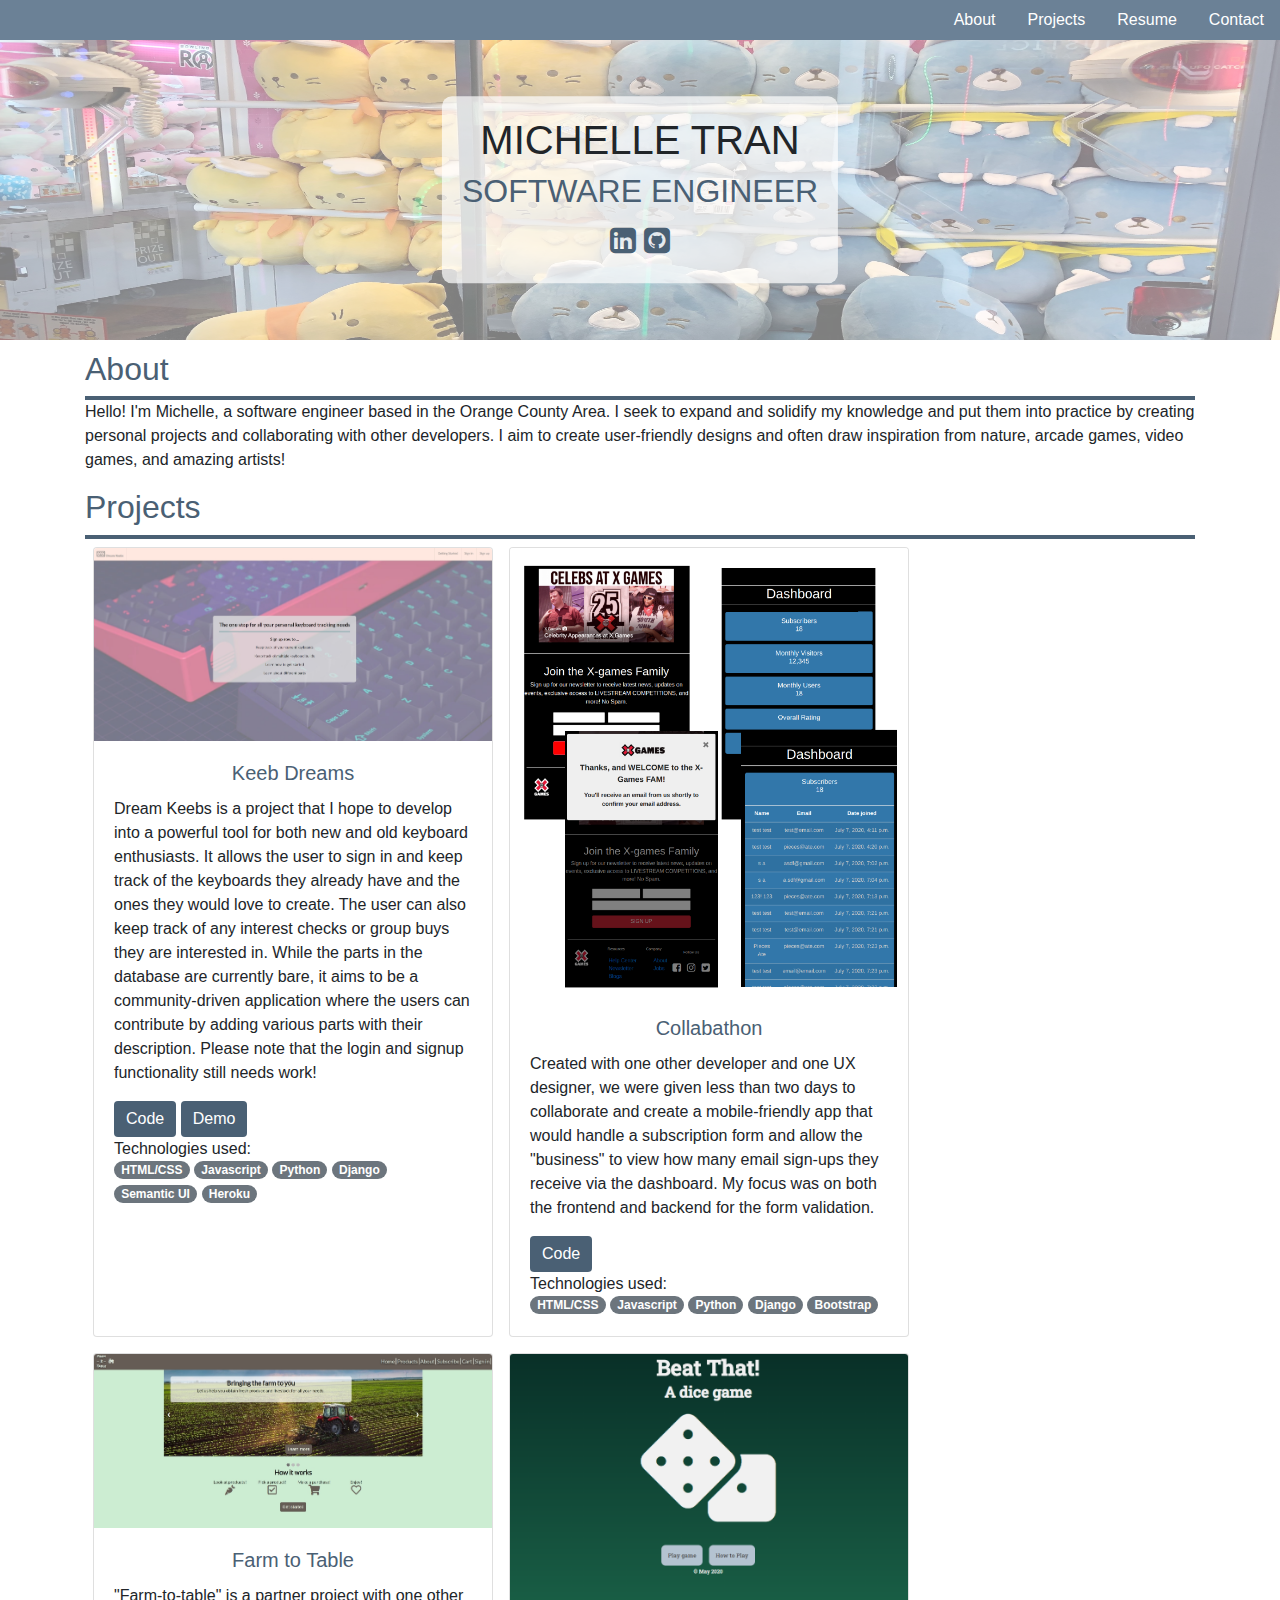
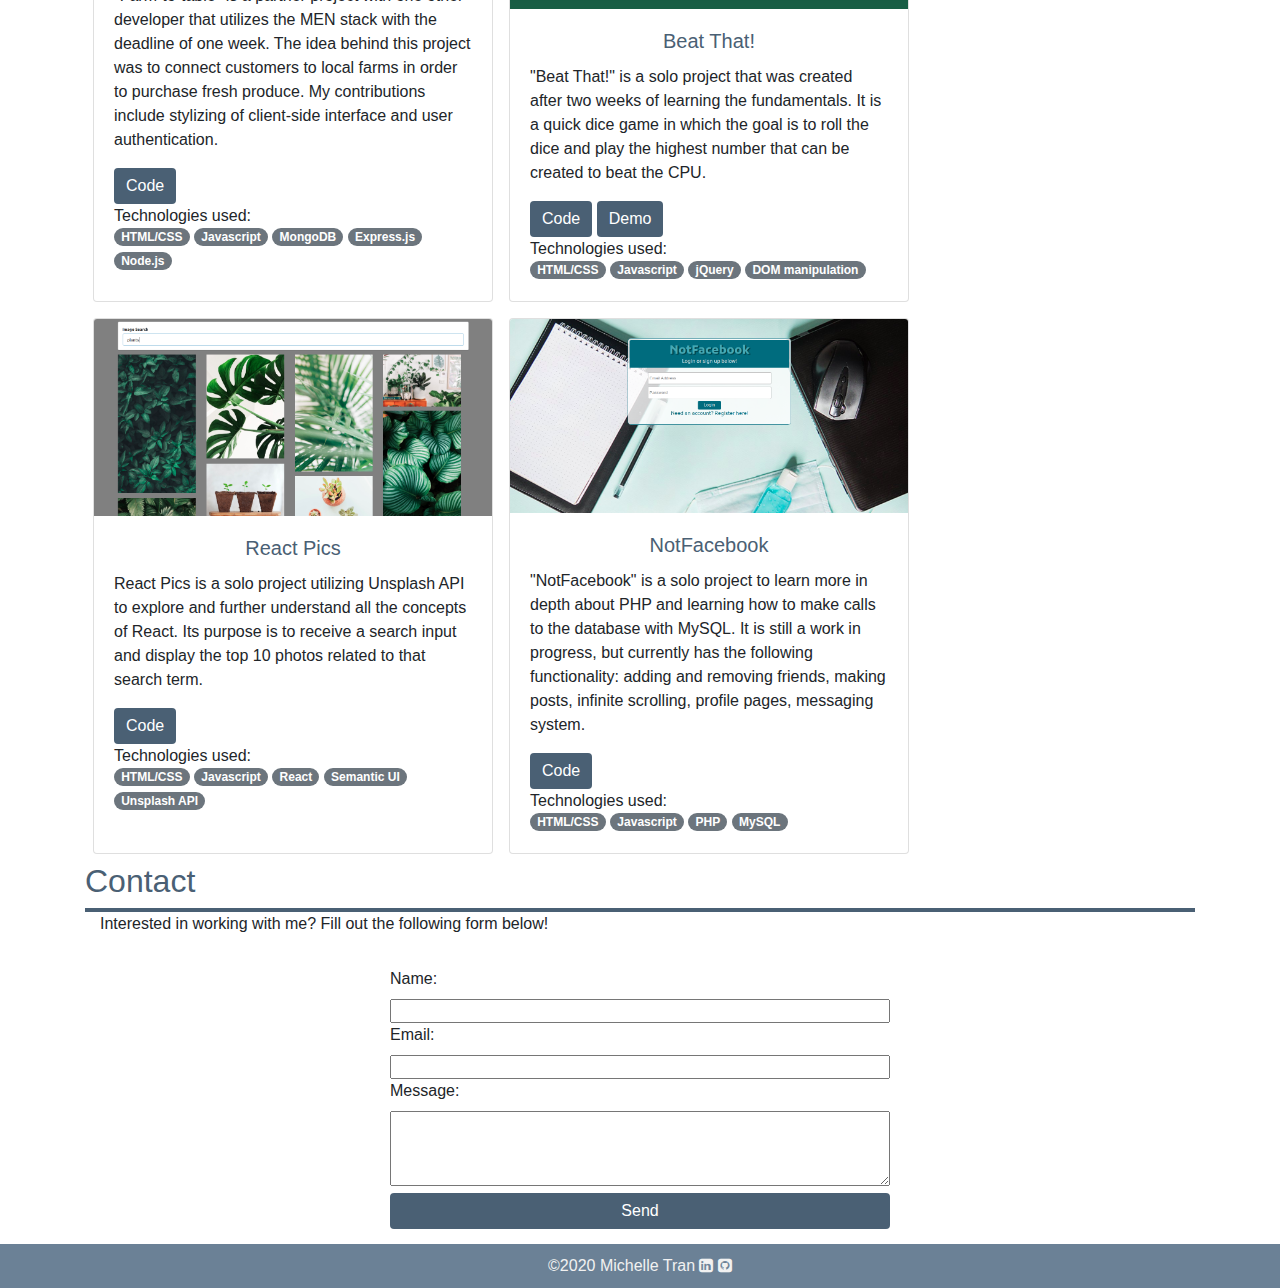
==== commit 65d5aabf: "more stylizing" ====
--- a/index.html
+++ b/index.html
@@ -16,62 +16,42 @@
     integrity="sha384-B4gt1jrGC7Jh4AgTPSdUtOBvfO8shuf57BaghqFfPlYxofvL8/KUEfYiJOMMV+rV"
     crossorigin="anonymous"></script>
 
-  <script src="./public/app.js" defer></script>
   <title>Michelle Tran</title>
 </head>
 
 <body>
-  <!-- <div class="side-nav">
-    <h2>Michelle Tran</h2>
-    <p class="email">mtran1205@gmail.com</p>
-    <nav class="personal">
-      <a href="https://www.linkedin.com/in/mich-tran" target="_blank"><i class="fa fa-linkedin-square"
-          aria-hidden="true"></i></a>
-      <a href="https://github.com/meeshers" target="_blank"><i class="fa fa-github-square" aria-hidden="true"></i></a>
-    </nav>
-    <nav class="nav">
-      <a href="#about">About</a>
-      <a href="#projects">Projects</a>
-      <a href="resume.html">Resume</a>
-      <a href="#contact">Contact</a>
-    </nav>
-  </div>
+  <ul class="nav justify-content-end">
+    <li class="nav-item">
+      <a class="nav-link active" href="#about">About</a>
+    </li>
+    <li class="nav-item">
+      <a class="nav-link" href="#projects">Projects</a>
+    </li>
+    <li class="nav-item">
+      <a class="nav-link" href="resume.html">Resume</a>
+    </li>
+    <li class="nav-item">
+      <a class="nav-link" href="#contact">Contact</a>
+    </li>
+  </ul>
+
   <div class="image">
     <img src="./public/images/bluecat.jpg" alt="" srcset="">
     <div class="text">
       <h1>MICHELLE TRAN</h1>
       <h2>SOFTWARE ENGINEER</h2>
-    </div>
-  </div>
-  <main> -->
-
-  <ul class="nav justify-content-end">
-    <li class="nav-item">
-      <a class="nav-link active" href="#about">About</a>
-    </li>
-    <li class="nav-item">
-      <a class="nav-link" href="#projects">Projects</a>
-    </li>
-    <li class="nav-item">
-      <a class="nav-link" href="resume.html">Resume</a>
-    </li>
-    <li class="nav-item">
-      <a class="nav-link" href="#contact">Contact</a>
-    </li>
-  </ul>
-
-  <div class="image">
-    <img src="./public/images/bluecat.jpg" alt="" srcset="">
-    <div class="text">
-      <h1>MICHELLE TRAN</h1>
-      <h2>SOFTWARE ENGINEER</h2>
+      <div class="links">
+        <a href="https://www.linkedin.com/in/mich-tran" target="_blank"><i class="fa fa-linkedin-square"
+            aria-hidden="true"></i></a>
+        <a href="https://github.com/meeshers" target="_blank"><i class="fa fa-github-square" aria-hidden="true"></i></a>
+      </div>
     </div>
   </div>
 
   <div class="container">
     <div id="about">
       <h2>About</h2>
-      <hr>
+      <div class="hr"></div>
       <p class="about">Hello! I'm Michelle, a software engineer based in the Orange County Area. I seek to expand and
         solidify my knowledge and put them into practice by creating personal projects and collaborating with other
         developers. I aim to create user-friendly designs and often draw inspiration from nature, arcade games, video
@@ -80,7 +60,7 @@
 
     <div class="title">
       <h2>Projects</h2>
-      <hr>
+      <div class="hr"></div>
     </div>
     <div id="projects">
 
@@ -101,6 +81,7 @@
           <a href="https://github.com/meeshers/cute_keebs" class="btn btn-primary">Code</a>
           <a href="https://dream-keebs.herokuapp.com/" class="btn btn-primary">Demo</a>
 
+          <p>Technologies used:</p>
           <div class="technologies">
             <span class="badge badge-pill badge-secondary">HTML/CSS</span>
             <span class="badge badge-pill badge-secondary">Javascript</span>
@@ -124,7 +105,7 @@
             validation.</p>
           <a href="https://github.com/meeshers/collabathon-ux" class="btn btn-primary">Code</a>
 
-
+          <p>Technologies used:</p>
           <div class="technologies">
             <span class="badge badge-pill badge-secondary">HTML/CSS</span>
             <span class="badge badge-pill badge-secondary">Javascript</span>
@@ -146,6 +127,7 @@
             produce. My contributions include stylizing of client-side interface and user authentication.</p>
           <a href="https://github.com/meeshers/farm-to-table" class="btn btn-primary">Code</a>
 
+          <p>Technologies used:</p>
           <div class="technologies">
             <span class="badge badge-pill badge-secondary">HTML/CSS</span>
             <span class="badge badge-pill badge-secondary">Javascript</span>
@@ -168,6 +150,7 @@
           <a href="https://github.com/meeshers/beat-that" class="btn btn-primary">Code</a>
           <a href="https://meeshers.github.io/beat-that/" class="btn btn-primary">Demo</a>
 
+          <p>Technologies used:</p>
           <div class="technologies">
             <span class="badge badge-pill badge-secondary">HTML/CSS</span>
             <span class="badge badge-pill badge-secondary">Javascript</span>
@@ -187,6 +170,7 @@
             that search term.</p>
           <a href="https://github.com/meeshers/react-pics" class="btn btn-primary">Code</a>
 
+          <p>Technologies used:</p>
           <div class="technologies">
             <span class="badge badge-pill badge-secondary">HTML/CSS</span>
             <span class="badge badge-pill badge-secondary">Javascript</span>
@@ -210,6 +194,7 @@
           </p>
           <a href="https://github.com/meeshers/php-social-media" class="btn btn-primary">Code</a>
 
+          <p>Technologies used:</p>
           <div class="technologies">
             <span class="badge badge-pill badge-secondary">HTML/CSS</span>
             <span class="badge badge-pill badge-secondary">Javascript</span>
@@ -238,37 +223,40 @@
         <p>Technologies used: html/css, python, mongoDB, mongoose, javascript, semantic ui, psql, django</p>
       </div>
     </div> -->
-  </div>
-
-  <div id="contact">
-    <h2>Contact</h2>
-    <hr>
-    <p>Interested in working with me? Fill out the following form below!</p>
-    <div class="contact">
-      <form action="https://formspree.io/mnqglbbq" method="POST">
-        <label>Name: </label>
-        <br>
-        <input type="text" name="name" required>
-        <br>
-        <label>Email: </label>
-        <br>
-        <input type="email" name="_replyto" required>
-        <br>
-        <label>Message: </label>
-        <br>
-        <textarea type="text" name="message" required></textarea>
-        <br>
-        <input class="submit" type="submit" value="Send">
-      </form>
-    </div>
-  </div>
+
+    <div id="contact">
+      <h2>Contact</h2>
+      <div class="hr"></div>
+      <div class="container">
+        <p>Interested in working with me? Fill out the following form below!</p>
+        <div class="contact">
+          <form action="https://formspree.io/mnqglbbq" method="POST">
+            <label>Name: </label>
+            <br>
+            <input type="text" name="name" required>
+            <br>
+            <label>Email: </label>
+            <br>
+            <input type="email" name="_replyto" required>
+            <br>
+            <label>Message: </label>
+            <br>
+            <textarea type="text" name="message" required></textarea>
+            <br>
+            <input class="submit btn btn-primary" type="submit" value="Send">
+          </form>
+        </div>
+      </div>
+    </div>
 
   </div>
 
   <div class="footer">
     &copy;2020 Michelle Tran
+    <a href="https://www.linkedin.com/in/mich-tran" target="_blank"><i class="fa fa-linkedin-square"
+      aria-hidden="true"></i></a>
+  <a href="https://github.com/meeshers" target="_blank"><i class="fa fa-github-square" aria-hidden="true"></i></a>
   </div>
-  </main>
 </body>
 
 </html>--- a/public/style.css
+++ b/public/style.css
@@ -155,4 +155,8 @@
 a.btn.btn-primary {
   background-color: #4A6074;
   border: none;
+}
+
+form label {
+  margin-right: 10px;
 }--- a/public/styles.css
+++ b/public/styles.css
@@ -21,10 +21,19 @@
   background-color: #4A6074;
   border: none;
 }
+.btn.btn-primary {
+  background-color: #4A6074;
+  border: none;
+}
+
+.btn.btn-primary:hover {
+  background-color: #6b8196;
+}
 
 .image {
   position: relative;
   text-align: center;
+  margin-bottom: 10px;
 }
 
 .image img {
@@ -41,4 +50,93 @@
   background-color: rgba(255,255,255,.7);
   padding: 20px;
   border-radius: 10px;
+}
+
+ul.nav.justify-content-end {
+  background-color: #6b8196;
+}
+
+a.nav-link {
+  color: white;
+}
+a.nav-link:hover {
+  color: rgb(176, 177, 180);
+}
+
+.hr {
+  border: 2px solid #4A6074;
+  width: 100%;
+  height: 2px;
+}
+
+.footer {
+  text-align: center;
+  background-color: #6b8196;
+  color: #f1f1f1;
+  padding: 10px;
+}
+
+.technologies {
+  margin-top: -20px;
+}
+
+h2 {
+  color: #4A6074;
+}
+
+h5.card-title {
+  text-align: center;
+  color: #4A6074;
+}
+
+form {
+  padding: 10px;
+  margin: 5px;
+}
+
+form input[type=text], input[type=email] {
+  
+  width: 500px;
+  height: 24px;
+}
+
+form textarea {
+  
+  width: 500px;
+  height: 75px;
+}
+
+form label {
+  margin-right: 10px;
+}
+
+.contact {
+  display: flex;
+  align-content: center;
+  justify-content: center;
+}
+
+.submit {
+  width: 100%;
+}
+
+.links i {
+  color: #4A6074;
+}
+
+.links i:hover {
+  color: #6b8196;
+}
+
+.links {
+  font-size: 30px;
+}
+
+.footer a {
+  color: #f1f1f1;
+}
+
+.resume {
+  width: 50%;
+  margin: 0 auto;
 }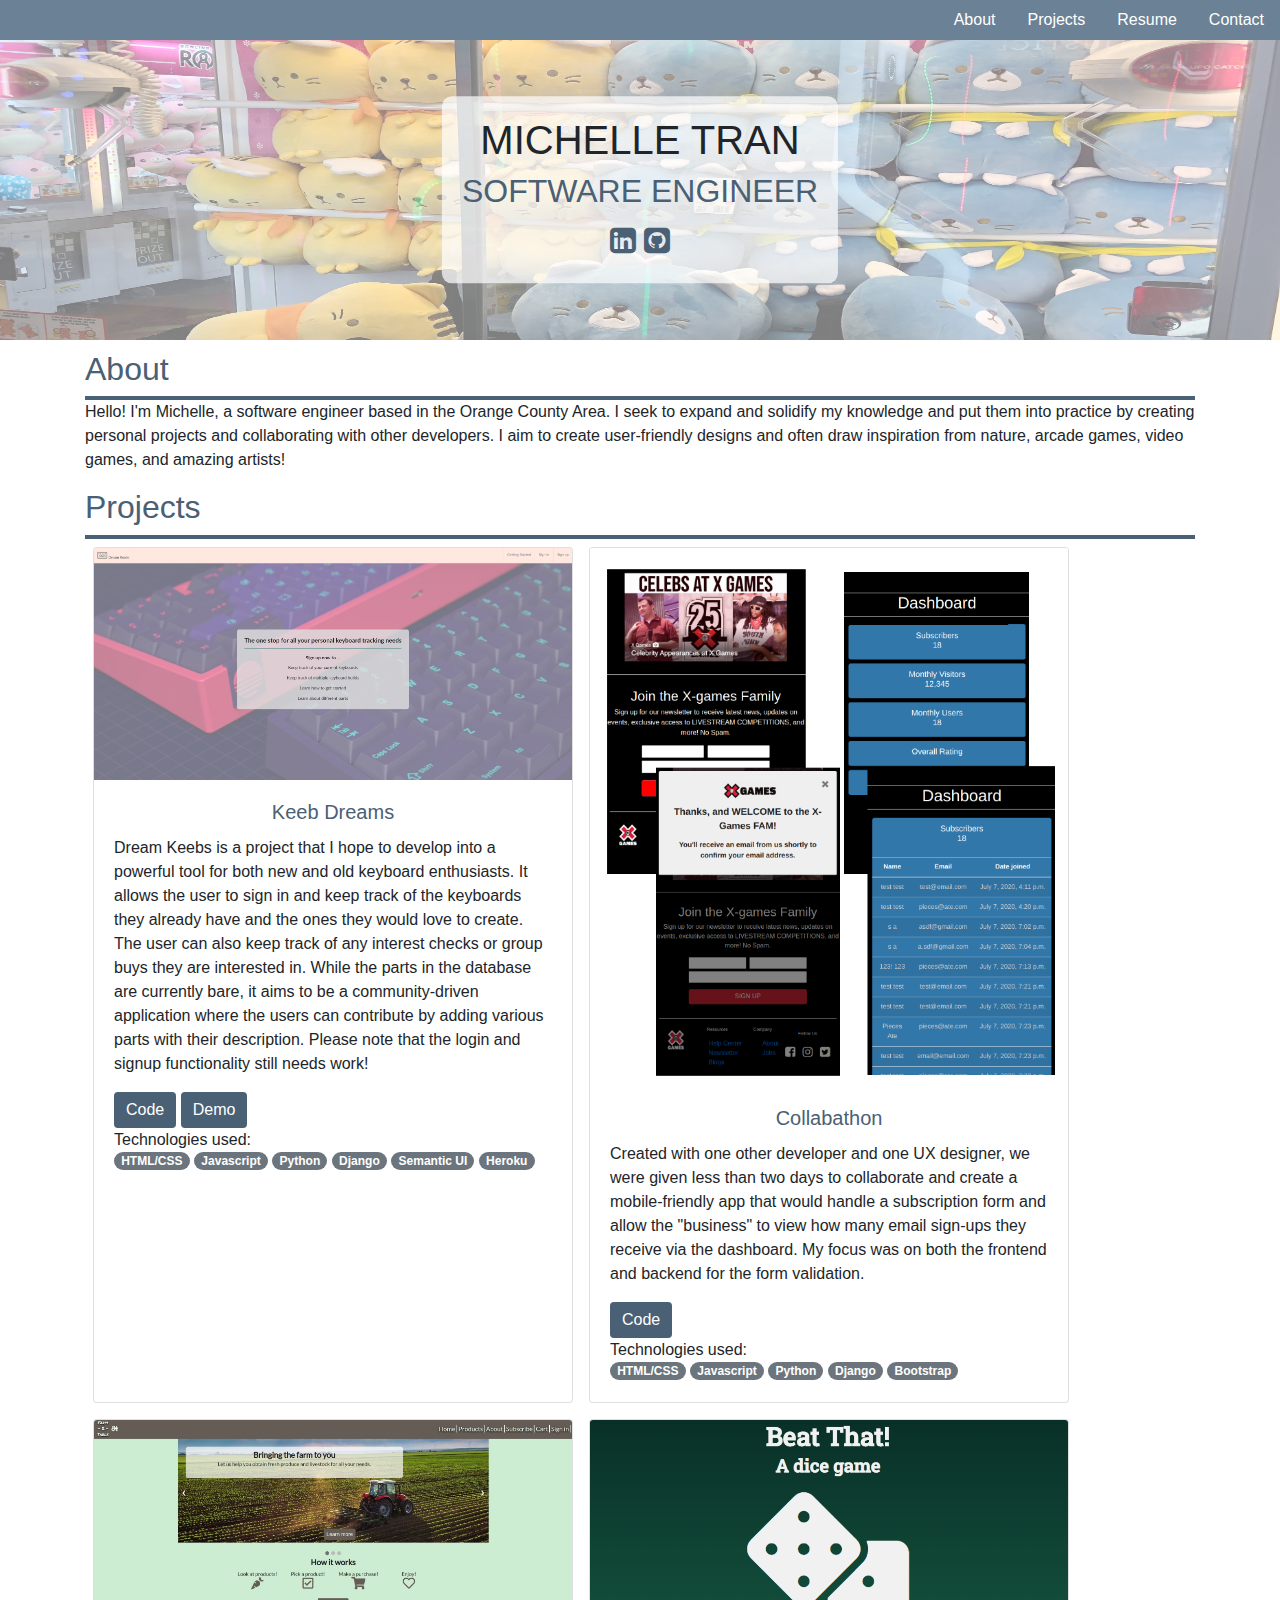
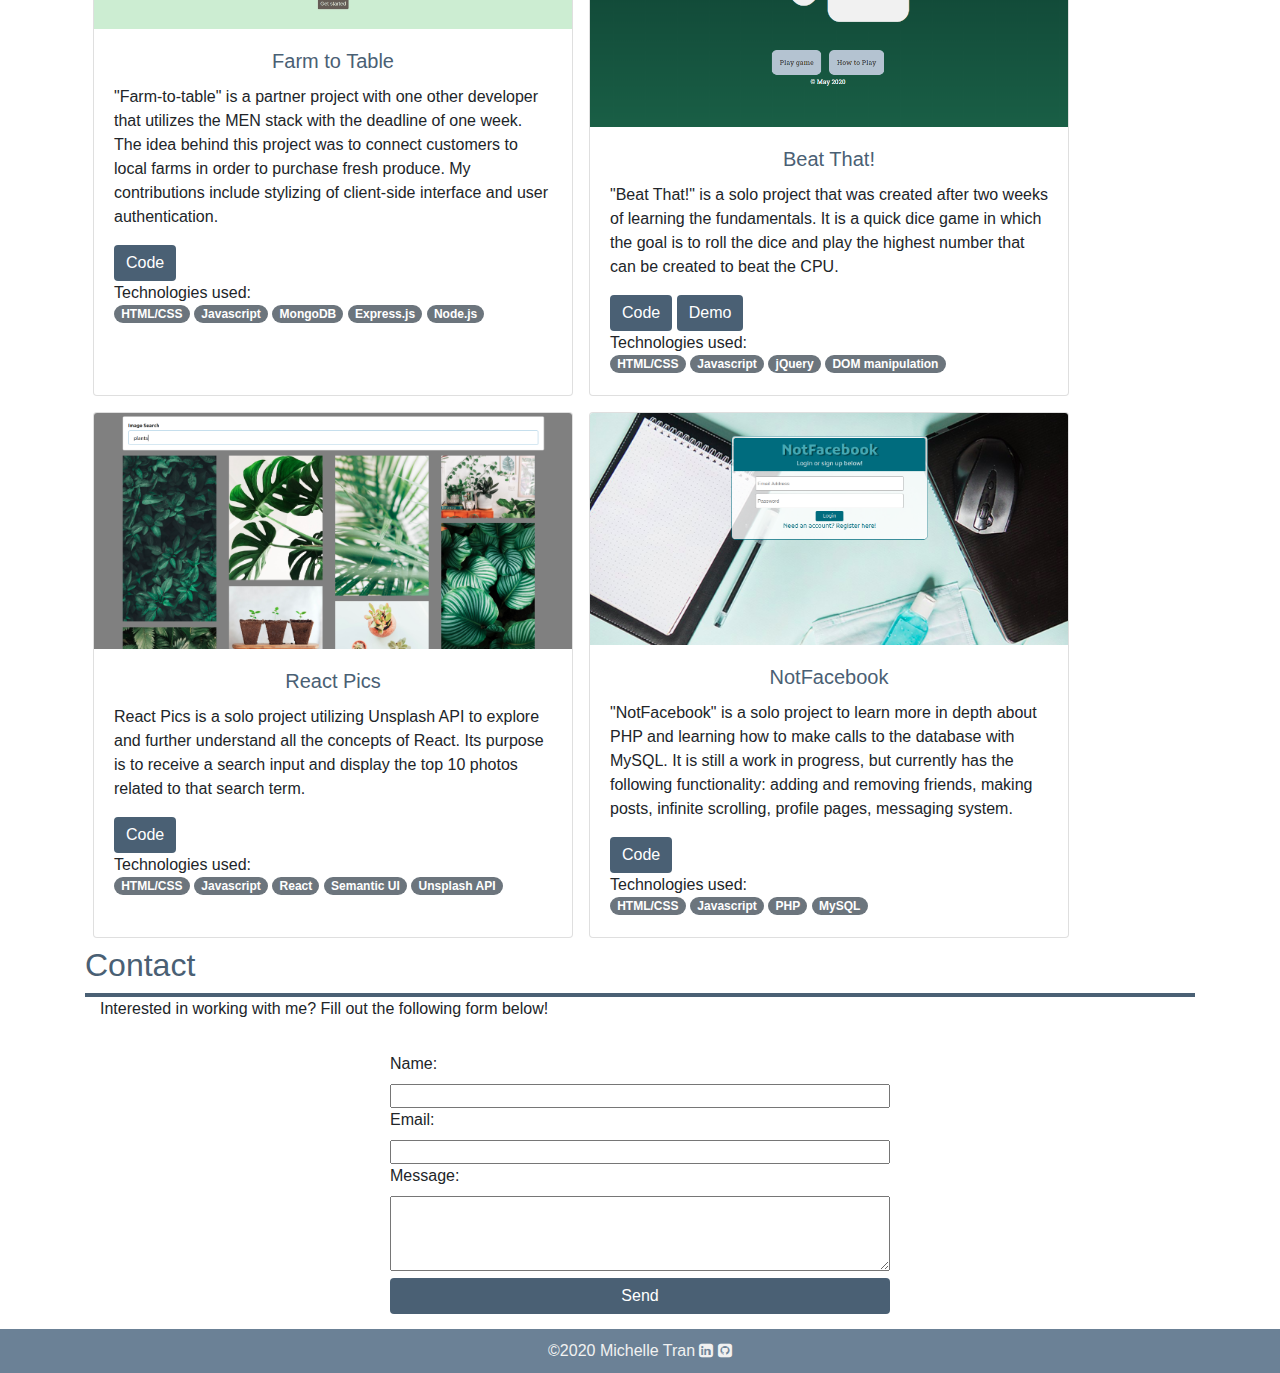
==== commit e88cb4bb: "fix styling" ====
--- a/index.html
+++ b/index.html
@@ -65,7 +65,7 @@
     <div id="projects">
 
       <!-- Keeb Dreams -->
-      <div class="card" style="width: 25rem; ">
+      <div class="card" style="width: 30rem; ">
         <img src="./public/images/cute_keebs/home.jpg" class="card-img-top" alt="...">
         <div class="card-body">
           <h5 class="card-title">Keeb Dreams</h5>
@@ -94,7 +94,7 @@
       </div>
 
       <!-- Collabathon -->
-      <div class="card" style="width: 25rem;">
+      <div class="card" style="width: 30rem;">
         <img src="./public/images/collab/ss.png" class="card-img-top" alt="...">
         <div class="card-body">
           <h5 class="card-title">Collabathon</h5>
@@ -117,7 +117,7 @@
       </div>
 
       <!-- Farm to Table -->
-      <div class="card" style="width: 25rem;">
+      <div class="card" style="width: 30rem;">
         <img src="./public/images/farm_to_table/home.jpg" class="card-img-top" alt="...">
         <div class="card-body">
           <h5 class="card-title">Farm to Table</h5>
@@ -139,7 +139,7 @@
       </div>
 
       <!-- Beat that! -->
-      <div class="card" style="width: 25rem;">
+      <div class="card" style="width: 30rem;">
         <img src="./public/images/beat-that/1.png" class="card-img-top" alt="...">
         <div class="card-body">
           <h5 class="card-title">Beat That!</h5>
@@ -161,7 +161,7 @@
       </div>
 
       <!-- React Pics -->
-      <div class="card" style="width: 25rem;">
+      <div class="card" style="width: 30rem;">
         <img src="./public/images/react-pics.png" class="card-img-top" alt="...">
         <div class="card-body">
           <h5 class="card-title">React Pics</h5>
@@ -183,7 +183,7 @@
       </div>
 
       <!-- NotFacebook -->
-      <div class="card" style="width: 25rem;">
+      <div class="card" style="width: 30rem;">
         <img src="./public/images/notfacebook/Screenshot from 2020-10-08 12-43-31.png" class="card-img-top" alt="...">
         <div class="card-body">
           <h5 class="card-title">NotFacebook</h5>
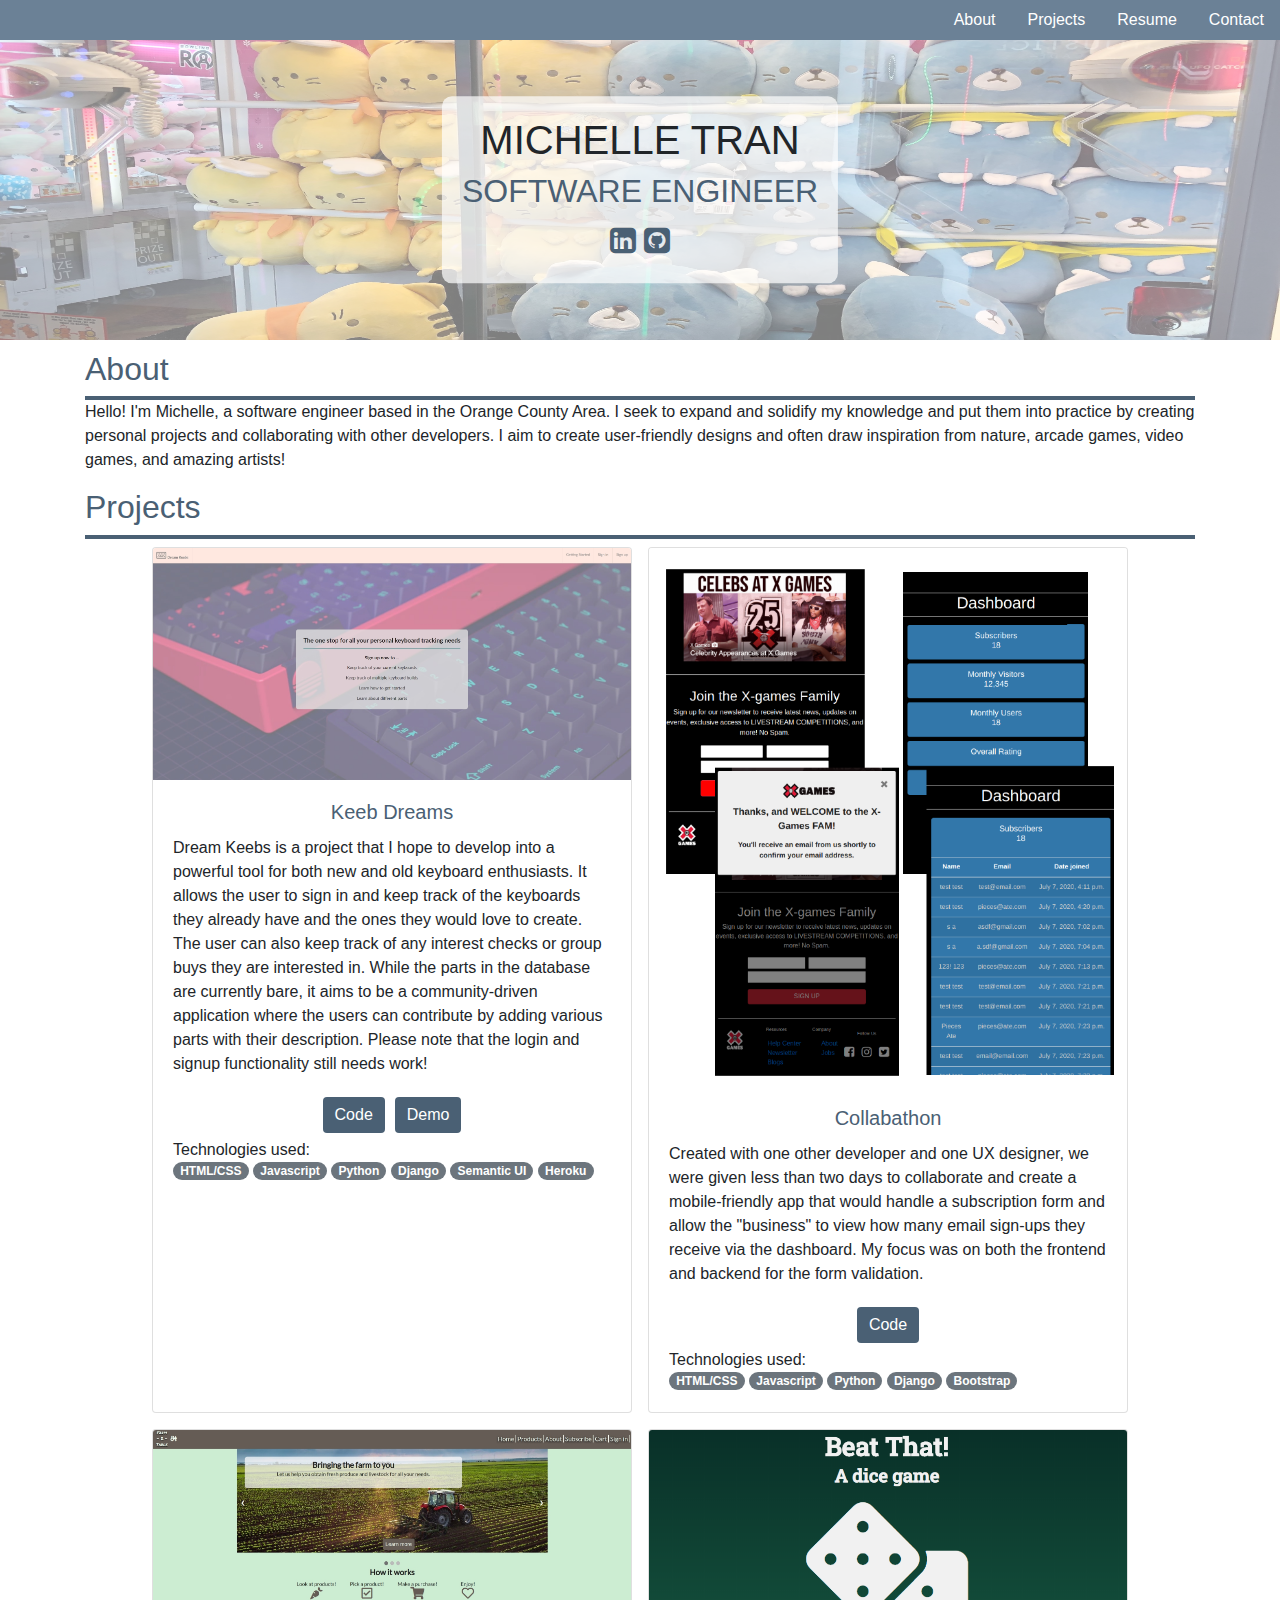
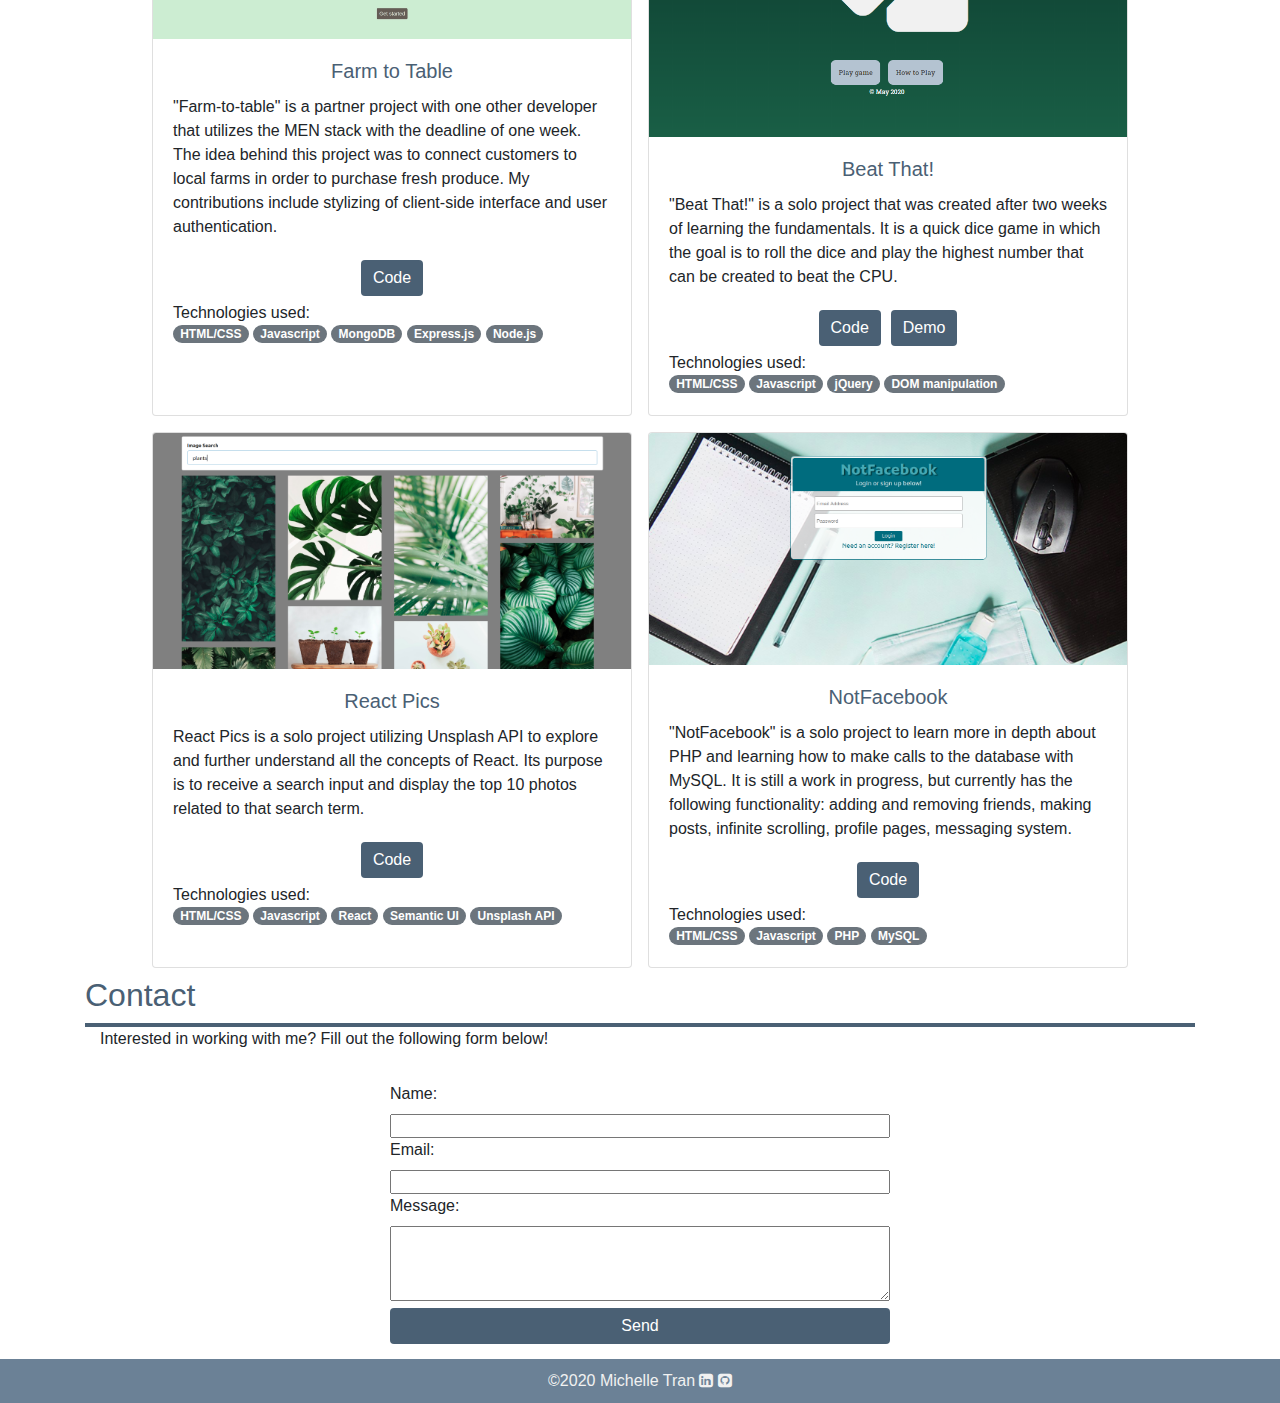
==== commit ad45c282: "more styling" ====
--- a/index.html
+++ b/index.html
@@ -78,9 +78,10 @@
             the
             users can contribute by adding various parts with their description. Please note that the login and signup
             functionality still needs work!</p>
-          <a href="https://github.com/meeshers/cute_keebs" class="btn btn-primary">Code</a>
-          <a href="https://dream-keebs.herokuapp.com/" class="btn btn-primary">Demo</a>
-
+          <div class="buttons">
+            <a href="https://github.com/meeshers/cute_keebs" class="btn btn-primary">Code</a>
+            <a href="https://dream-keebs.herokuapp.com/" class="btn btn-primary">Demo</a>
+          </div>
           <p>Technologies used:</p>
           <div class="technologies">
             <span class="badge badge-pill badge-secondary">HTML/CSS</span>
@@ -103,7 +104,10 @@
             create a mobile-friendly app that would handle a subscription form and allow the "business" to view how many
             email sign-ups they receive via the dashboard. My focus was on both the frontend and backend for the form
             validation.</p>
-          <a href="https://github.com/meeshers/collabathon-ux" class="btn btn-primary">Code</a>
+          <div class="buttons">
+            <a href="https://github.com/meeshers/collabathon-ux" class="btn btn-primary">Code</a>
+          </div>
+
 
           <p>Technologies used:</p>
           <div class="technologies">
@@ -125,7 +129,10 @@
             with the deadline
             of one week. The idea behind this project was to connect customers to local farms in order to purchase fresh
             produce. My contributions include stylizing of client-side interface and user authentication.</p>
-          <a href="https://github.com/meeshers/farm-to-table" class="btn btn-primary">Code</a>
+          <div class="buttons">
+            <a href="https://github.com/meeshers/farm-to-table" class="btn btn-primary">Code</a>
+          </div>
+
 
           <p>Technologies used:</p>
           <div class="technologies">
@@ -147,8 +154,11 @@
             fundamentals. It is a quick
             dice game in which the goal is to roll the dice and play the highest number that can be created to beat the
             CPU.</p>
-          <a href="https://github.com/meeshers/beat-that" class="btn btn-primary">Code</a>
-          <a href="https://meeshers.github.io/beat-that/" class="btn btn-primary">Demo</a>
+          <div class="buttons">
+            <a href="https://github.com/meeshers/beat-that" class="btn btn-primary">Code</a>
+            <a href="https://meeshers.github.io/beat-that/" class="btn btn-primary">Demo</a>
+          </div>
+
 
           <p>Technologies used:</p>
           <div class="technologies">
@@ -168,7 +178,10 @@
           <p class="card-text">React Pics is a solo project utilizing Unsplash API to explore and further understand all
             the concepts of React. Its purpose is to receive a search input and display the top 10 photos related to
             that search term.</p>
-          <a href="https://github.com/meeshers/react-pics" class="btn btn-primary">Code</a>
+          <div class="buttons">
+            <a href="https://github.com/meeshers/react-pics" class="btn btn-primary">Code</a>
+          </div>
+
 
           <p>Technologies used:</p>
           <div class="technologies">
@@ -192,7 +205,9 @@
             functionality: adding and removing friends, making posts, infinite scrolling, profile pages, messaging
             system.
           </p>
-          <a href="https://github.com/meeshers/php-social-media" class="btn btn-primary">Code</a>
+          <div class="buttons">
+            <a href="https://github.com/meeshers/php-social-media" class="btn btn-primary">Code</a>
+          </div>
 
           <p>Technologies used:</p>
           <div class="technologies">
@@ -254,8 +269,8 @@
   <div class="footer">
     &copy;2020 Michelle Tran
     <a href="https://www.linkedin.com/in/mich-tran" target="_blank"><i class="fa fa-linkedin-square"
-      aria-hidden="true"></i></a>
-  <a href="https://github.com/meeshers" target="_blank"><i class="fa fa-github-square" aria-hidden="true"></i></a>
+        aria-hidden="true"></i></a>
+    <a href="https://github.com/meeshers" target="_blank"><i class="fa fa-github-square" aria-hidden="true"></i></a>
   </div>
 </body>
 
--- a/public/styles.css
+++ b/public/styles.css
@@ -11,15 +11,27 @@
 #projects {
   display: flex;
   flex-wrap: wrap;
+  justify-content: center;
 }
 
 #projects .card {
   margin: 8px;
 }
 
+#projects .card:hover {
+  margin: 8px;
+  background-color: #9cbd9a;
+}
+
+.buttons {
+  display: flex;
+  justify-content: center;
+}
+
 a.btn.btn-primary {
   background-color: #4A6074;
   border: none;
+  margin: 5px;
 }
 .btn.btn-primary {
   background-color: #4A6074;
@@ -139,4 +151,5 @@
 .resume {
   width: 50%;
   margin: 0 auto;
-}+}
+
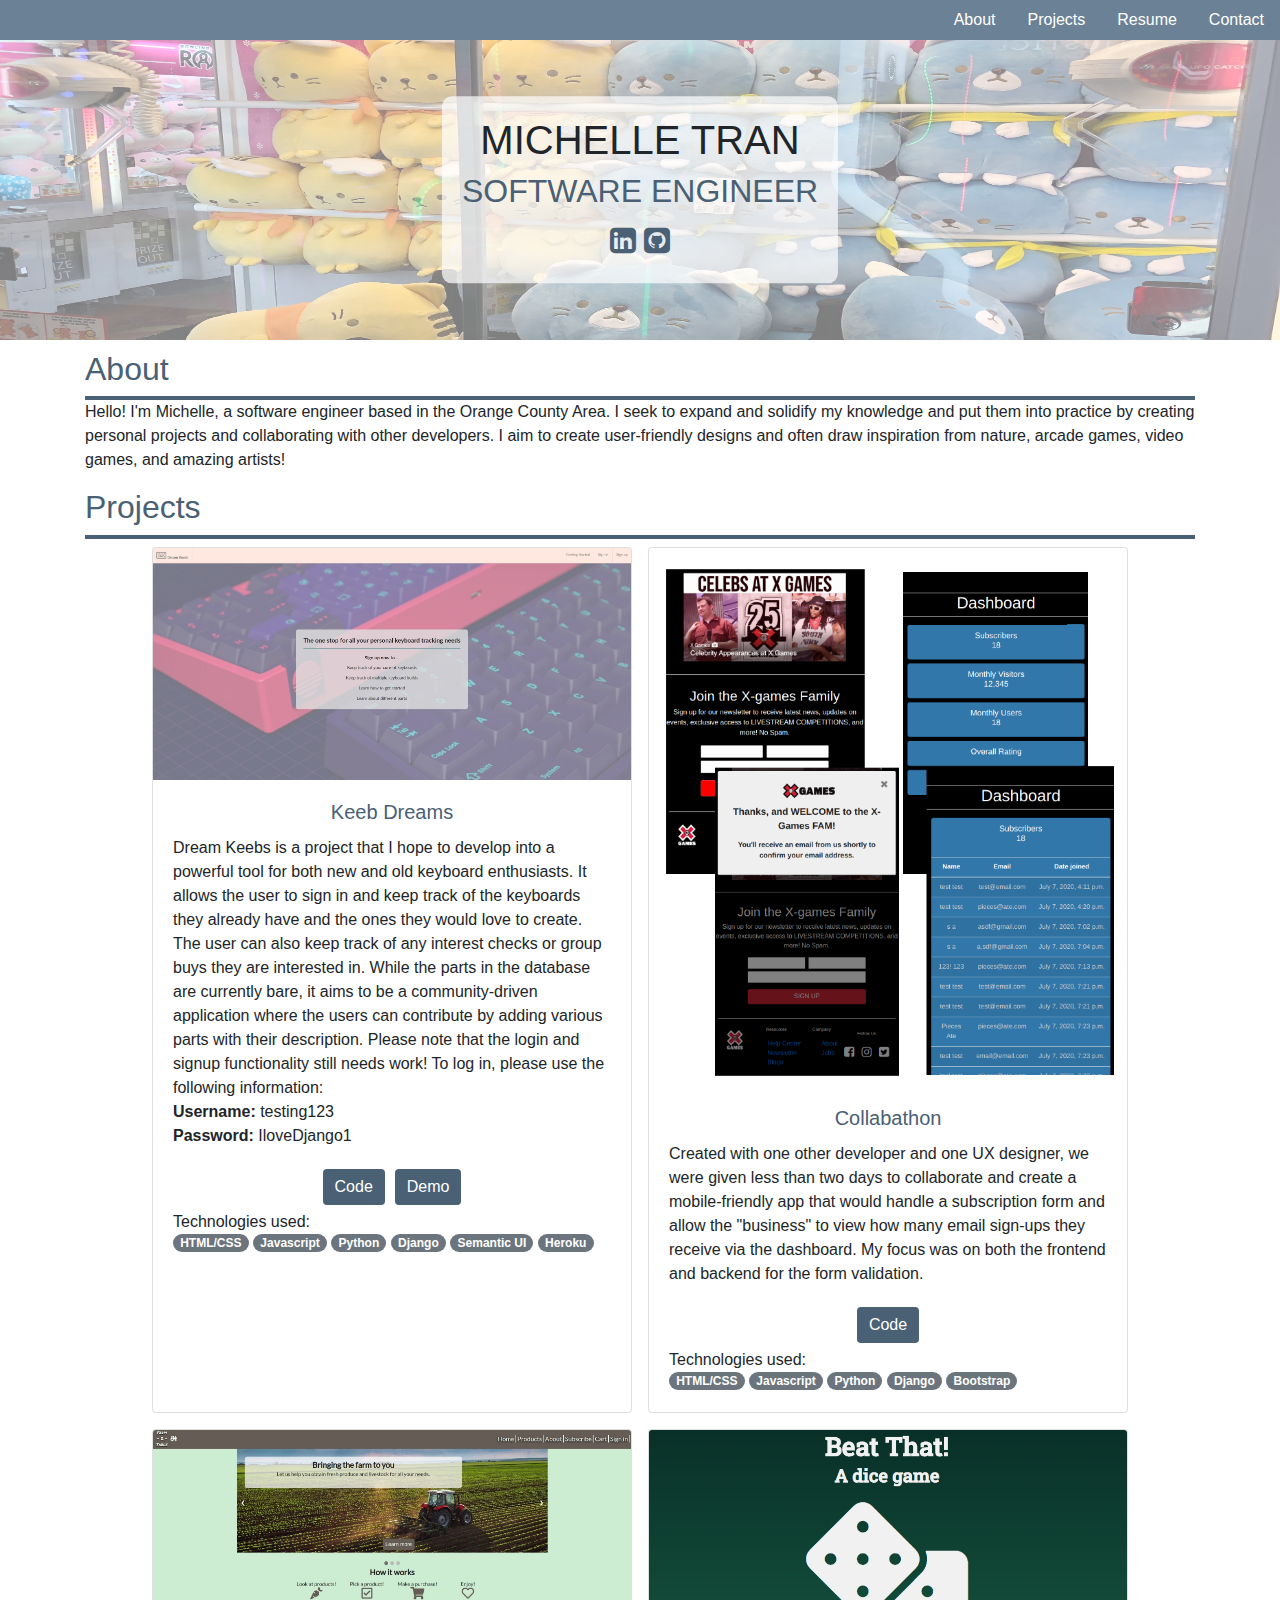
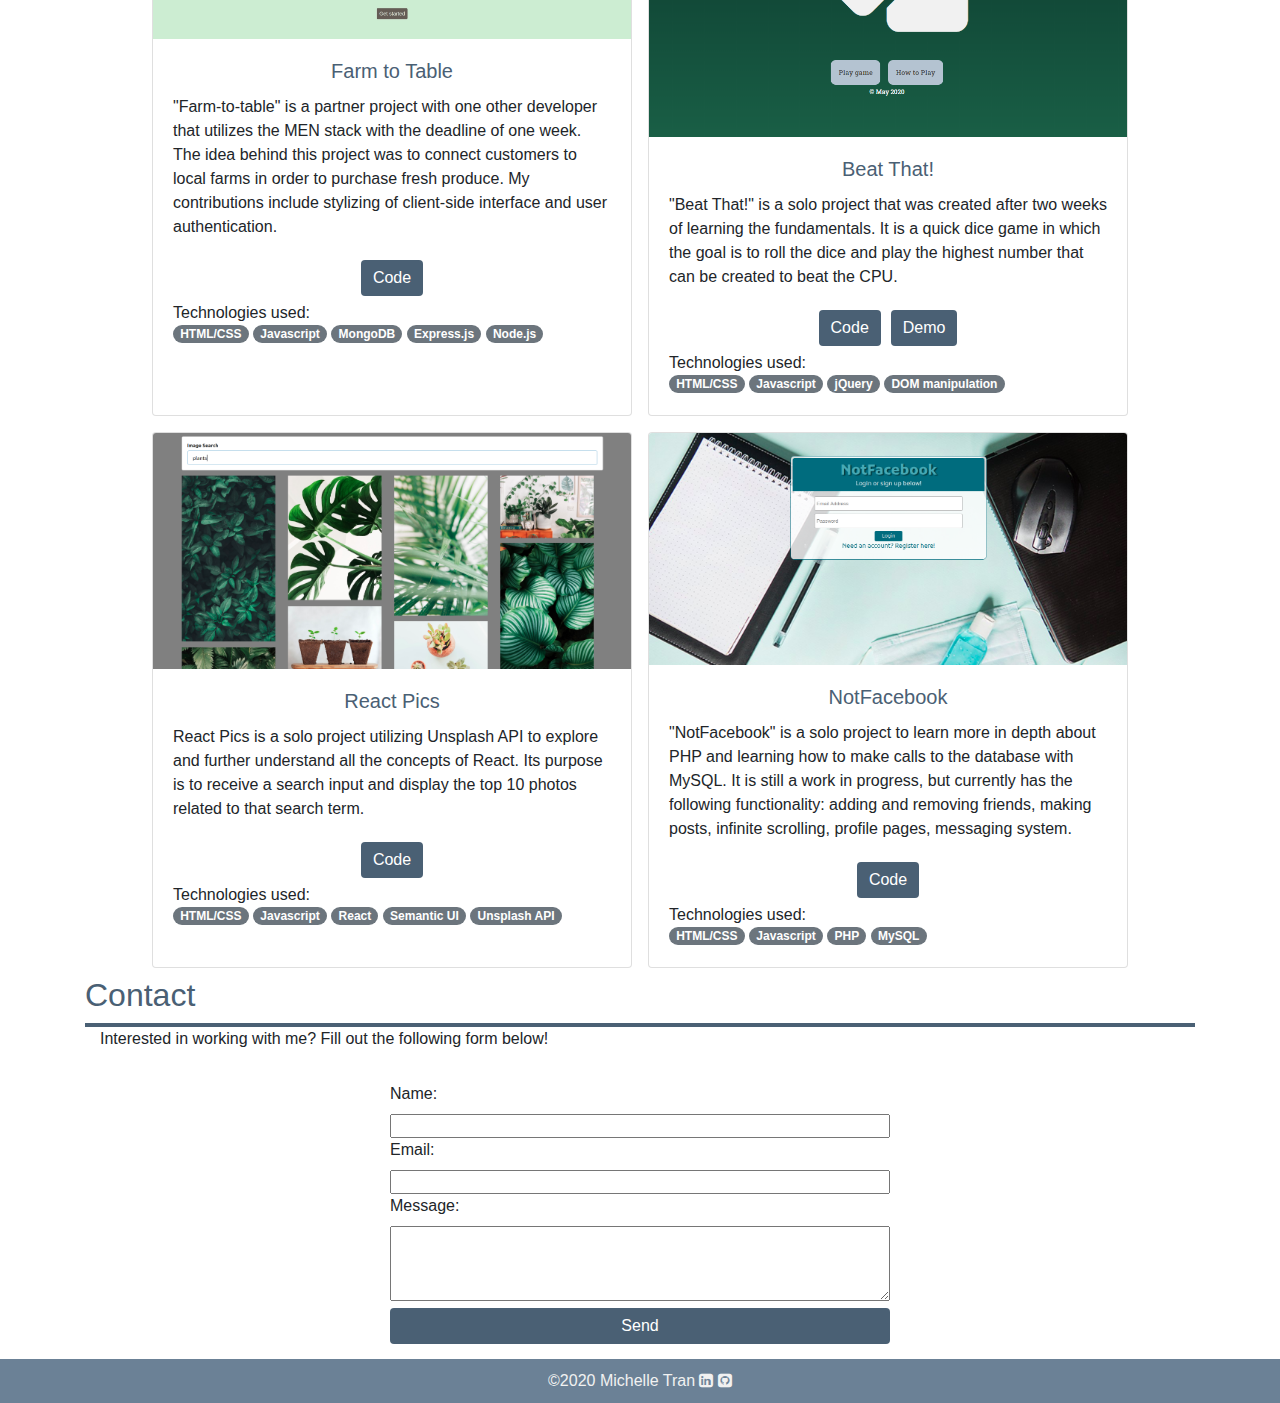
==== commit 25ca3eac: "Update index.html" ====
--- a/index.html
+++ b/index.html
@@ -77,7 +77,10 @@
             in. While the parts in the database are currently bare, it aims to be a community-driven application where
             the
             users can contribute by adding various parts with their description. Please note that the login and signup
-            functionality still needs work!</p>
+            functionality still needs work! To log in, please use the following information: <br>
+            <strong>Username:</strong> testing123 <br>
+            <strong>Password:</strong> IloveDjango1
+          </p>
           <div class="buttons">
             <a href="https://github.com/meeshers/cute_keebs" class="btn btn-primary">Code</a>
             <a href="https://dream-keebs.herokuapp.com/" class="btn btn-primary">Demo</a>
@@ -274,4 +277,4 @@
   </div>
 </body>
 
-</html>+</html>
